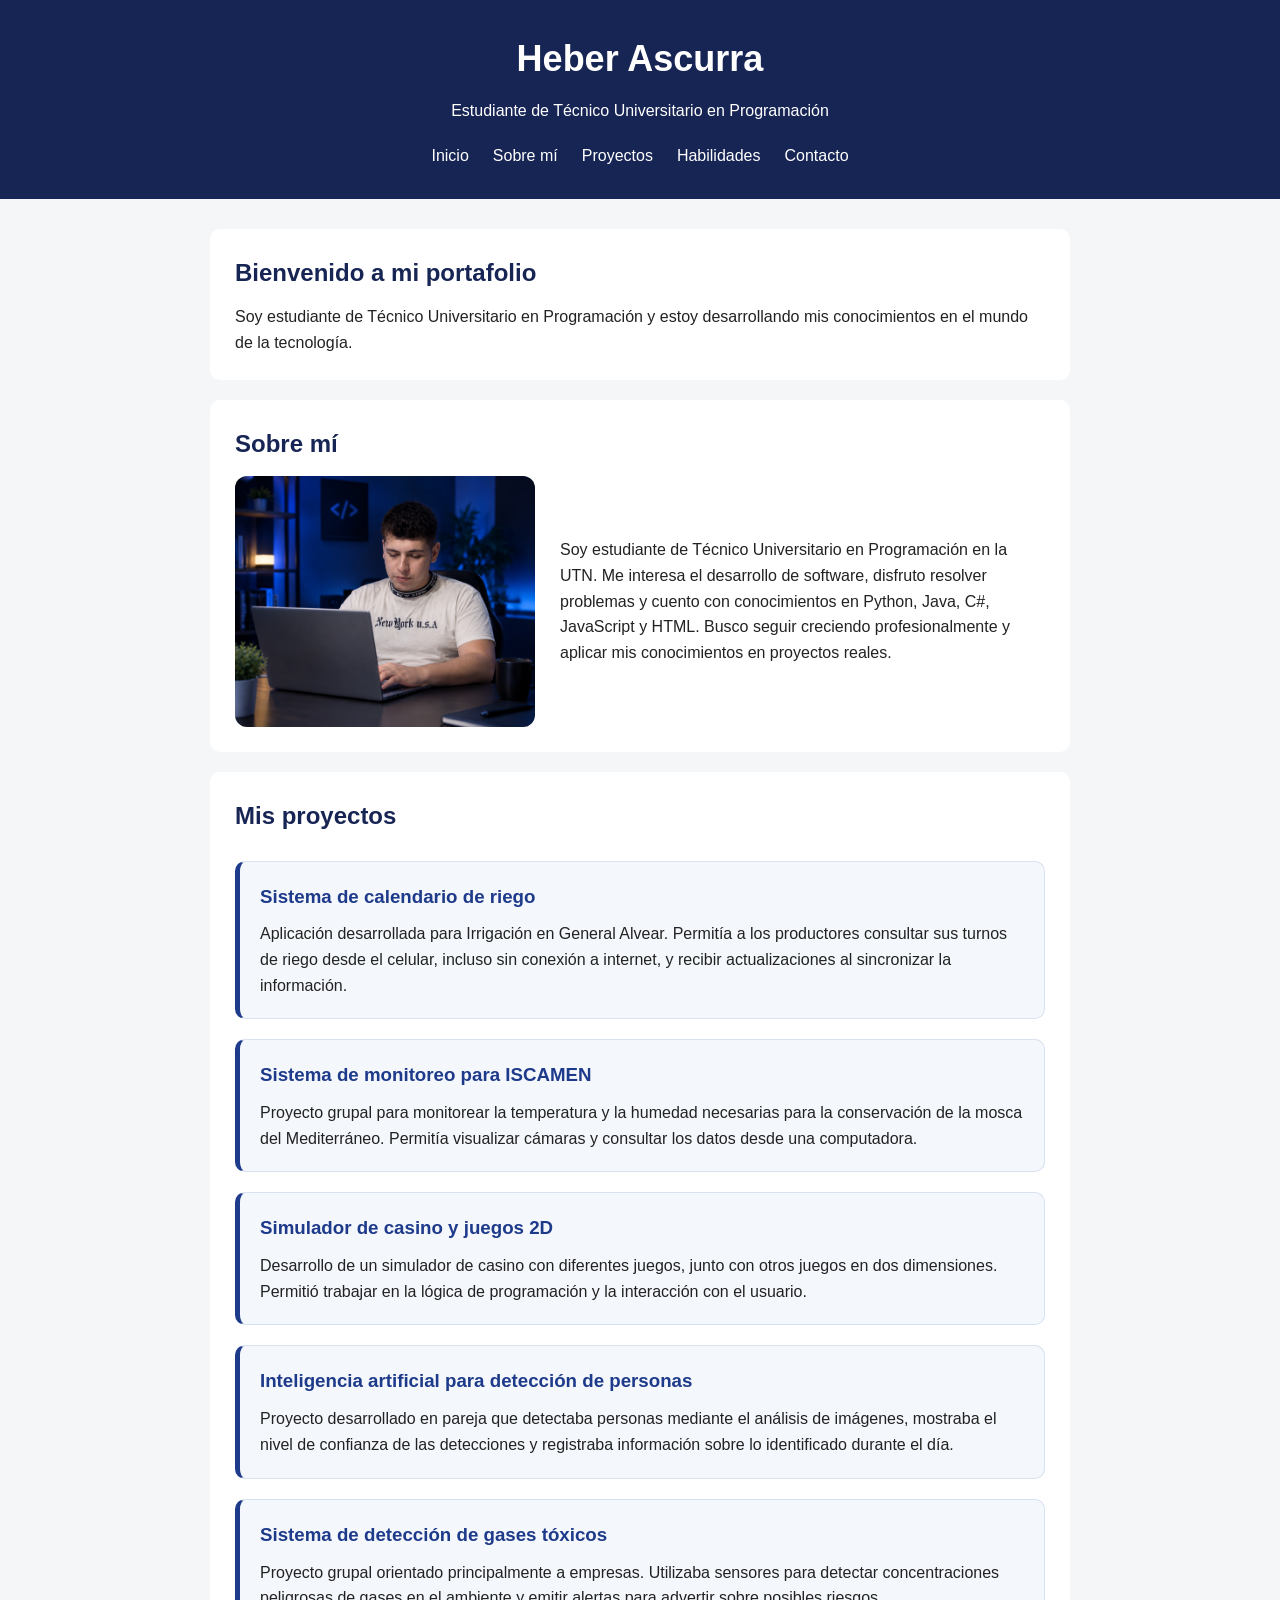
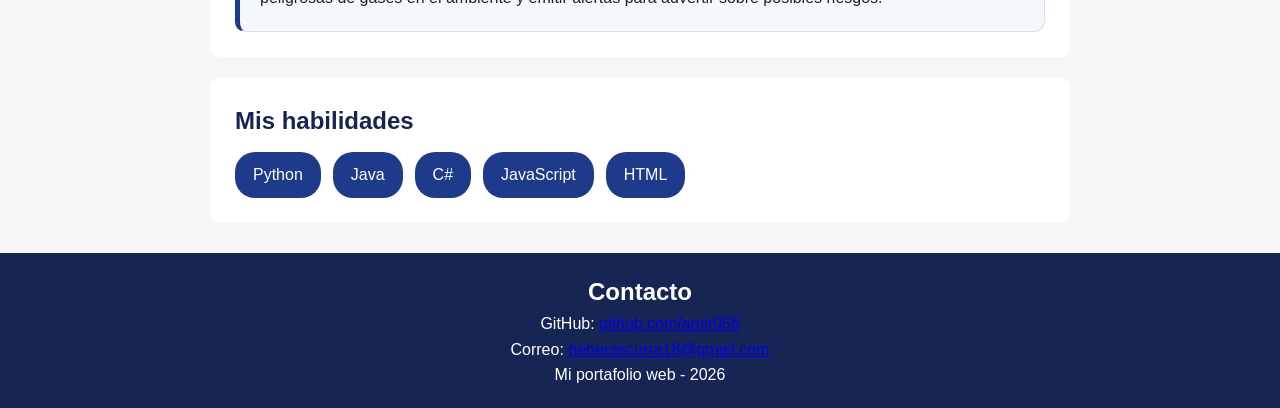
==== index.html @ ee5965c8 "Agrego archivos del portafolio a la raiz" ====
<!DOCTYPE html>
<html lang="es">
<head>
    <meta charset="UTF-8">
    <meta name="viewport" content="width=device-width, initial-scale=1.0">
    <title>Mi portafolio</title>

    <meta name="description" content="Portafolio de Heber Ascurra, estudiante de Técnico Universitario en Programación. Proyectos y conocimientos de desarrollo de software.">
    <meta name="keywords" content="portafolio, programación, Java, Python, JavaScript, desarrollo de software">

    <link rel="stylesheet" href="style.css">
</head>

<body>

<header>
    <h1>Heber Ascurra</h1>

    <p>Estudiante de Técnico Universitario en Programación</p>

   <nav>
    <ul>
        <li><a href="#inicio">Inicio</a></li>
        <li><a href="#sobre-mi">Sobre mí</a></li>
        <li><a href="#proyectos">Proyectos</a></li>
        <li><a href="#habilidades">Habilidades</a></li>
        <li><a href="#contacto">Contacto</a></li>
    </ul>
</nav>
</header>
 
<main>
    <section id="inicio">
        <h2>Bienvenido a mi portafolio</h2>
        <p>Soy estudiante de Técnico Universitario en Programación y estoy desarrollando mis conocimientos en el mundo de la tecnología.</p>
    </section>

 
<section id="sobre-mi">
    <h2>Sobre mí</h2>

    <div class="sobre-mi-contenido">
        <img src="./heber-programando.png.png" alt="imagen de pagina web">

        <p>
            Soy estudiante de Técnico Universitario en Programación en la UTN.
            Me interesa el desarrollo de software, disfruto resolver problemas
            y cuento con conocimientos en Python, Java, C#, JavaScript y HTML.
            Busco seguir creciendo profesionalmente y aplicar mis conocimientos
            en proyectos reales.
        </p>
    </div>
</section>

<section id="proyectos">
    <h2>Mis proyectos</h2>

    <div class="proyecto">
        <h3>Sistema de calendario de riego</h3>
        <p>
            Aplicación desarrollada para Irrigación en General Alvear.
            Permitía a los productores consultar sus turnos de riego
            desde el celular, incluso sin conexión a internet, y recibir
            actualizaciones al sincronizar la información.
        </p>
    </div>

    <div class="proyecto">
        <h3>Sistema de monitoreo para ISCAMEN</h3>
        <p>
            Proyecto grupal para monitorear la temperatura y la humedad
            necesarias para la conservación de la mosca del Mediterráneo.
            Permitía visualizar cámaras y consultar los datos desde una
            computadora.
        </p>
    </div>

    <div class="proyecto">
        <h3>Simulador de casino y juegos 2D</h3>
        <p>
            Desarrollo de un simulador de casino con diferentes juegos,
            junto con otros juegos en dos dimensiones. Permitió trabajar
            en la lógica de programación y la interacción con el usuario.
        </p>
    </div>

    <div class="proyecto">
        <h3>Inteligencia artificial para detección de personas</h3>
        <p>
            Proyecto desarrollado en pareja que detectaba personas
            mediante el análisis de imágenes, mostraba el nivel de
            confianza de las detecciones y registraba información
            sobre lo identificado durante el día.
        </p>
    </div>

    <div class="proyecto">
        <h3>Sistema de detección de gases tóxicos</h3>
        <p>
            Proyecto grupal orientado principalmente a empresas.
            Utilizaba sensores para detectar concentraciones peligrosas
            de gases en el ambiente y emitir alertas para advertir
            sobre posibles riesgos.
        </p>
    </div>
</section>


    <section id="habilidades">
        <h2>Mis habilidades</h2>
        <ul>
            <li>Python</li>
            <li>Java</li>
            <li>C#</li>
            <li>JavaScript</li>
            <li>HTML</li>
        </ul>
    </section>
</main>
 
<footer id="contacto">
    <h2>Contacto</h2>

    <p>
        GitHub:
        <a href="https://github.com/amir056" target="_blank" rel="noopener noreferrer">
            github.com/amir056
        </a>
    </p>

    <p>
        Correo:
        <a href="mailto:heberascurra18@gmail.com">
            heberascurra18@gmail.com
        </a>
    </p>

    <p>Mi portafolio web - 2026</p>
</footer>


</body>
</html>
---- style.css ----
/* Configuración general */
* {
    margin: 0;
    padding: 0;
    box-sizing: border-box;
}

html {
    scroll-behavior: smooth;
}

body {
    font-family: Arial, sans-serif;
    background-color: #f4f6f8;
    color: #222;
    line-height: 1.6;
}

/* Encabezado */
header {
    background-color: #172554;
    color: white;
    text-align: center;
    padding: 30px 20px;
}

header h1 {
    font-size: 36px;
    margin-bottom: 10px;
}

header p {
    margin-bottom: 20px;
}

/* Menú de navegación */
nav ul {
    list-style: none;
    display: flex;
    justify-content: center;
    flex-wrap: wrap;
    gap: 24px;
    padding: 0;
}

nav a {
    color: white;
    text-decoration: none;
    transition: color 0.3s;
}

nav a:hover {
    color: #93c5fd;
}

/* Contenido principal */
main {
    max-width: 900px;
    margin: 30px auto;
    padding: 0 20px;
}

section {
    background-color: white;
    margin-bottom: 20px;
    padding: 25px;
    border-radius: 10px;
}

section h2 {
    color: #172554;
    margin-bottom: 12px;
}

/* Lista de habilidades */
#habilidades ul {
    padding-left: 25px;
}

/* Pie de página */
footer {
    background-color: #172554;
    color: white;
    text-align: center;
    padding: 20px;
}

/* Adaptación para celulares */
@media (max-width: 600px) {
    header {
        padding: 25px 15px;
    }

    header h1 {
        font-size: 28px;
    }

    nav ul {
        gap: 12px 18px;
    }

    main {
        margin: 20px auto;
        padding: 0 12px;
    }

    section {
        padding: 20px;
    }
}

/* Presentación con imagen */
.sobre-mi-contenido {
    display: flex;
    align-items: center;
    gap: 25px;
}

.sobre-mi-contenido img {
    width: 40%;
    max-width: 300px;
    height: auto;
    border-radius: 12px;
    object-fit: cover;
}

.sobre-mi-contenido p {
    flex: 1;
}

/* Adaptación para celulares */
@media (max-width: 600px) {
    .sobre-mi-contenido {
        flex-direction: column;
    }

    .sobre-mi-contenido img {
        width: 100%;
        max-width: 100%;
    }
}

/* Tarjetas de proyectos */
#proyectos {
    display: flex;
    flex-direction: column;
    gap: 20px;
}

#proyectos > h2 {
    margin-bottom: 5px;
}

.proyecto {
    background-color: #f4f7fb;
    border: 1px solid #d9e2f0;
    border-left: 5px solid #1e3a8a;
    border-radius: 10px;
    padding: 20px;
    transition: transform 0.2s, box-shadow 0.2s;
}

.proyecto:hover {
    transform: translateY(-3px);
    box-shadow: 0 5px 15px rgba(0, 0, 0, 0.10);
}

.proyecto h3 {
    color: #1e3a8a;
    margin-top: 0;
    margin-bottom: 10px;
}

.proyecto p {
    line-height: 1.6;
    margin-bottom: 0;
}

/* Habilidades */
#habilidades ul {
    display: flex;
    flex-wrap: wrap;
    gap: 12px;
    padding: 0;
    list-style: none;
}

#habilidades li {
    background-color: #1e3a8a;
    color: white;
    padding: 10px 18px;
    border-radius: 20px;
    font-weight: 500;
    transition: transform 0.2s, background-color 0.2s;
}

#habilidades li:hover {
    background-color: #2563eb;
    transform: translateY(-3px);
}

/* Adaptación para celulares */
@media (max-width: 600px) {
    header {
        padding: 20px 12px;
    }

    nav ul {
        flex-wrap: wrap;
        justify-content: center;
        gap: 10px;
        padding: 0;
    }

    nav a {
        font-size: 14px;
    }

    main {
        padding: 15px;
    }

    section {
        padding: 18px;
    }

    .sobre-mi-contenido {
        flex-direction: column;
    }

    .sobre-mi-contenido img {
        width: 100%;
        max-width: 300px;
    }

    .proyecto {
        padding: 15px;
    }
}
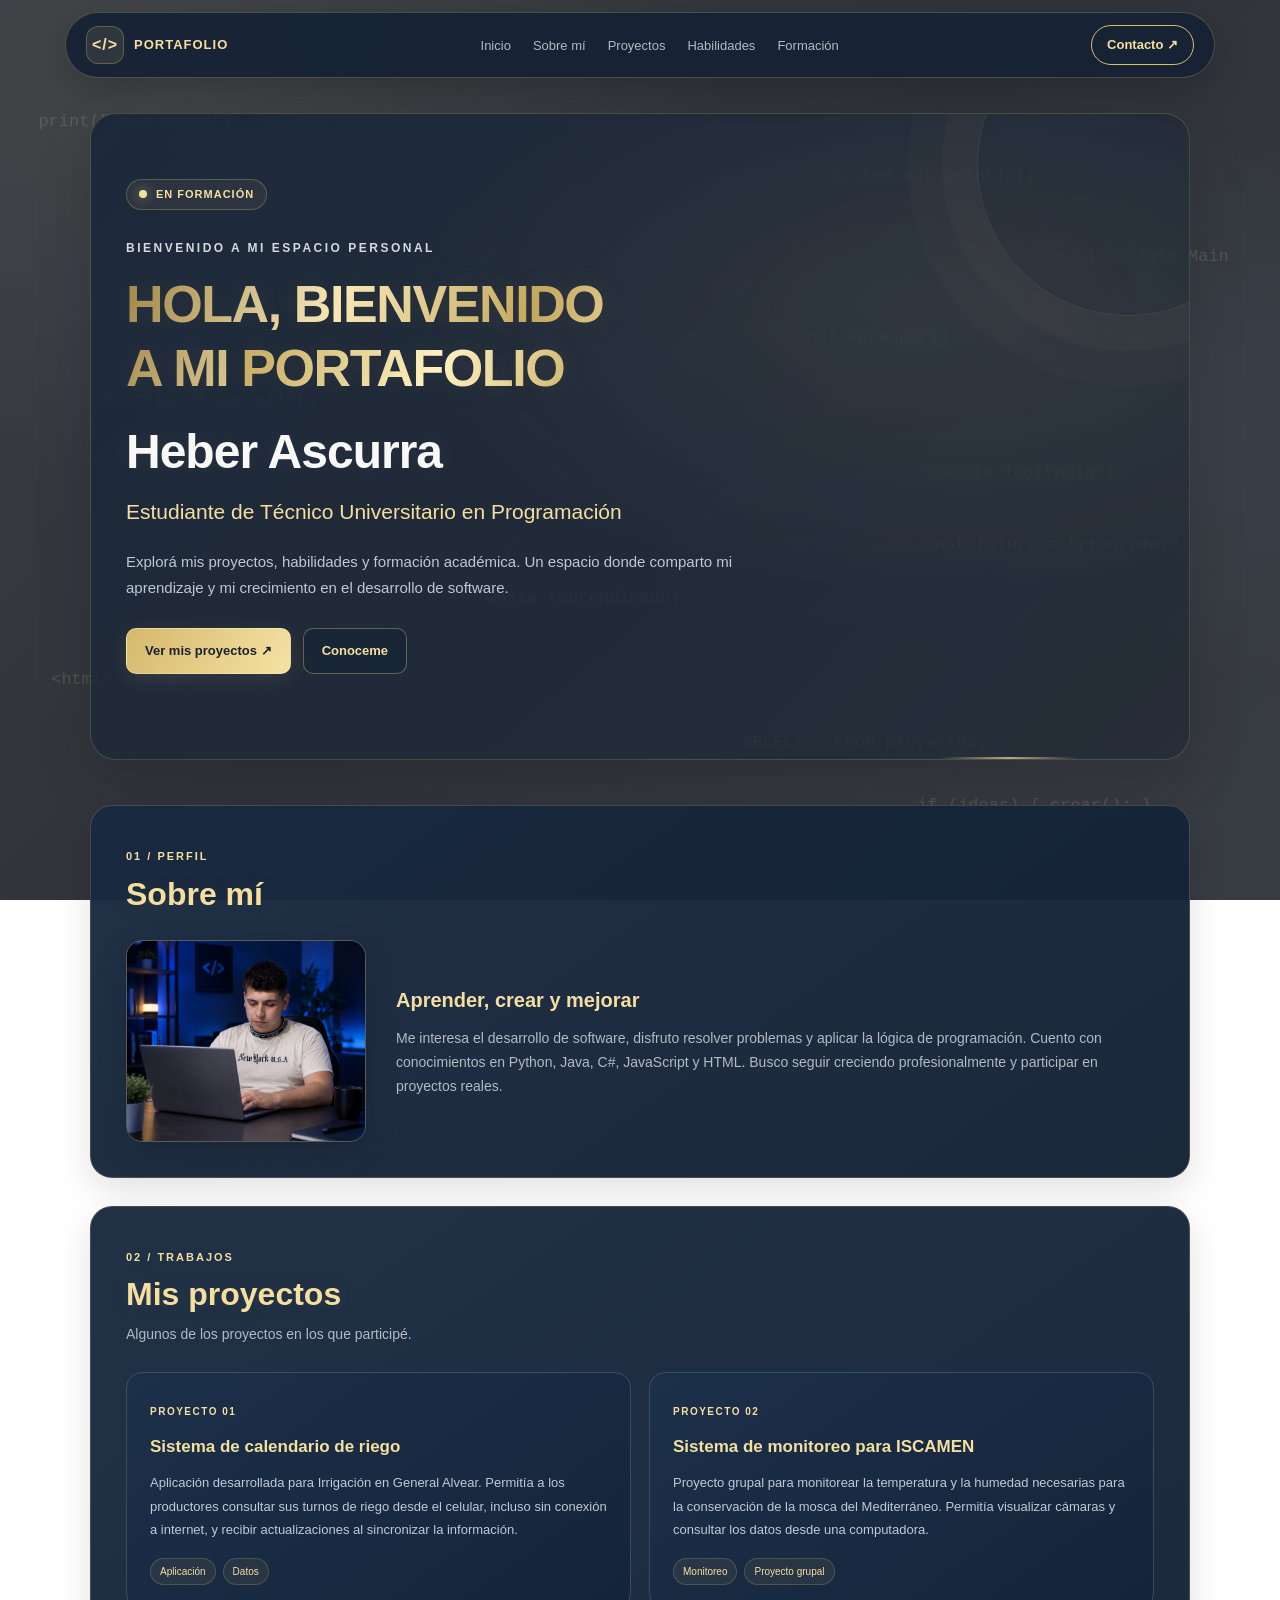
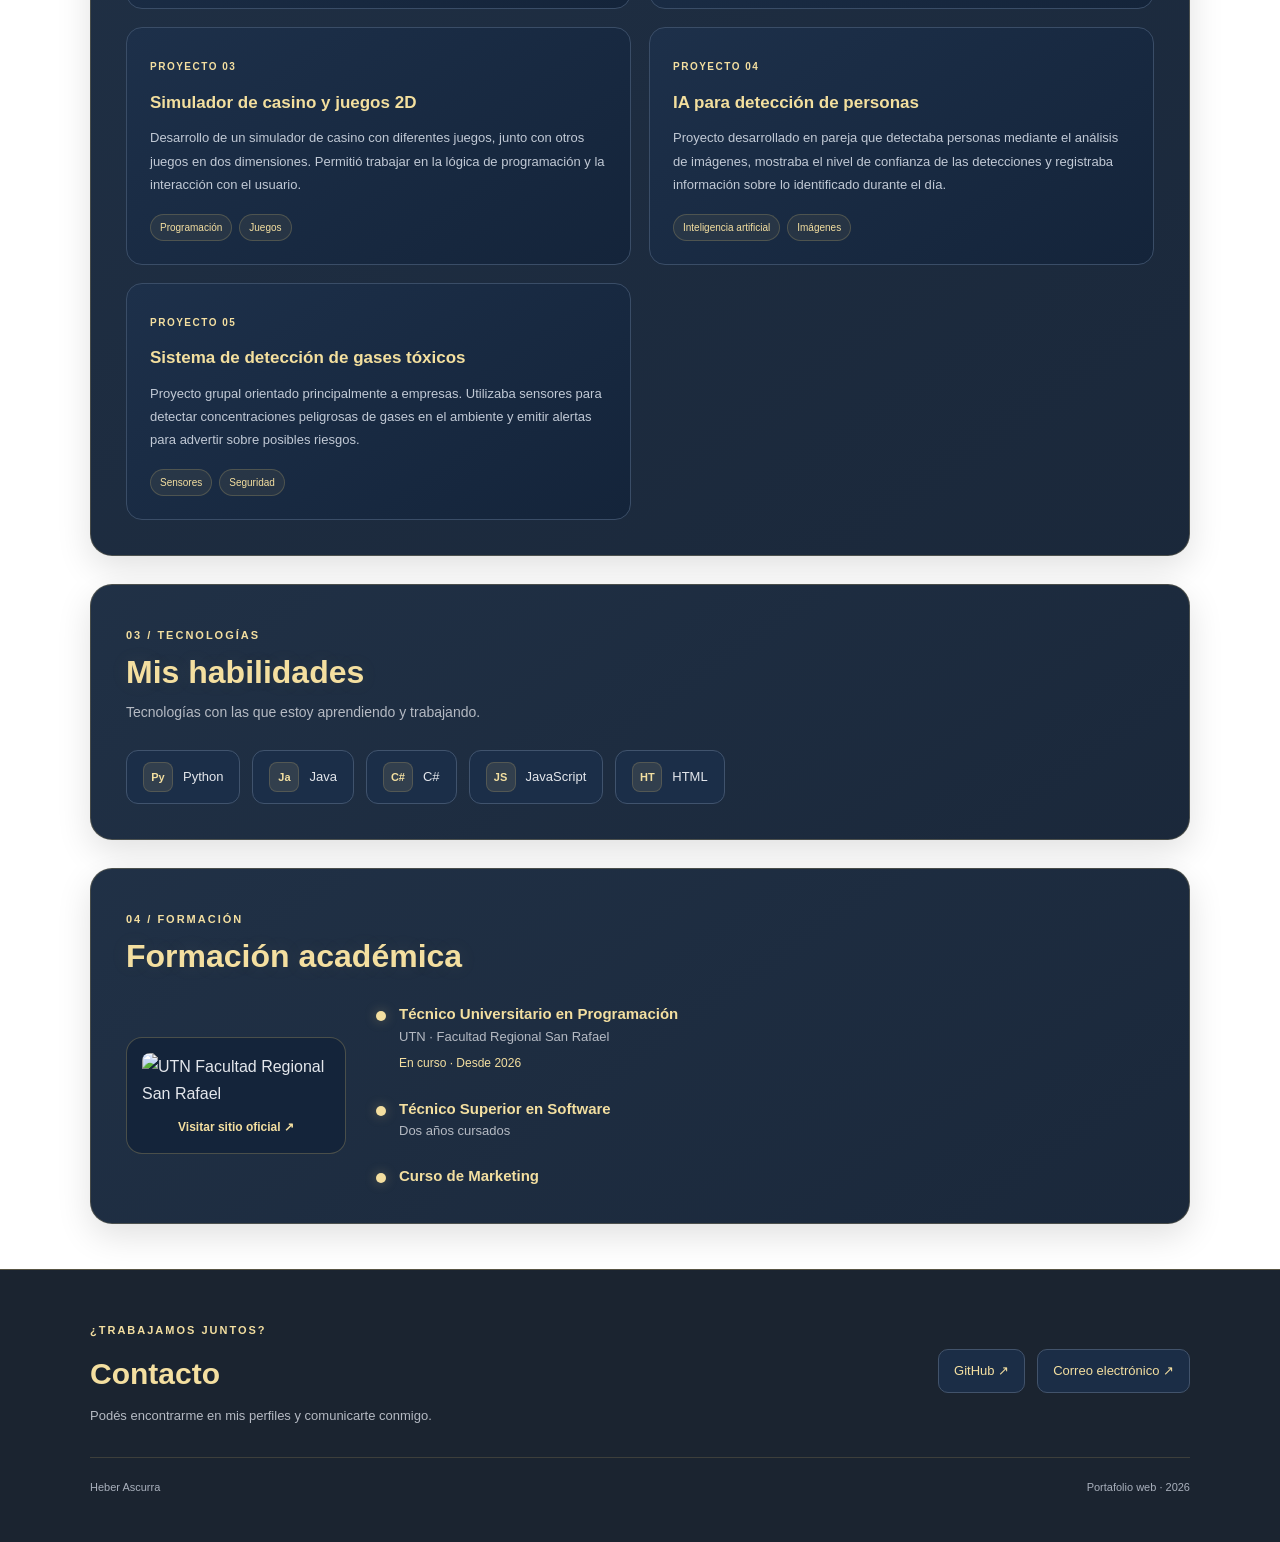
==== commit eff72721: "Actualizacion diseño del portafolio" ====
--- a/index.html
+++ b/index.html
@@ -3,141 +3,304 @@
 <head>
     <meta charset="UTF-8">
     <meta name="viewport" content="width=device-width, initial-scale=1.0">
-    <title>Mi portafolio</title>
-
-    <meta name="description" content="Portafolio de Heber Ascurra, estudiante de Técnico Universitario en Programación. Proyectos y conocimientos de desarrollo de software.">
-    <meta name="keywords" content="portafolio, programación, Java, Python, JavaScript, desarrollo de software">
+
+    <title>Heber Ascurra | Portafolio</title>
+    <meta name="author" content="Heber Ascurra">
+    <meta name="description" content="Portafolio de Heber Ascurra. Conocé sus proyectos, habilidades y formación en programación.">
+    <meta name="keywords" content="Heber Ascurra, programación, Java, Python, JavaScript, C#, HTML, CSS, desarrollo de software">
 
     <link rel="stylesheet" href="style.css">
 </head>
 
 <body>
 
-<header>
-    <h1>Heber Ascurra</h1>
-
-    <p>Estudiante de Técnico Universitario en Programación</p>
-
-   <nav>
-    <ul>
-        <li><a href="#inicio">Inicio</a></li>
-        <li><a href="#sobre-mi">Sobre mí</a></li>
-        <li><a href="#proyectos">Proyectos</a></li>
-        <li><a href="#habilidades">Habilidades</a></li>
-        <li><a href="#contacto">Contacto</a></li>
-    </ul>
-</nav>
-</header>
- 
-<main>
-    <section id="inicio">
-        <h2>Bienvenido a mi portafolio</h2>
-        <p>Soy estudiante de Técnico Universitario en Programación y estoy desarrollando mis conocimientos en el mundo de la tecnología.</p>
-    </section>
-
- 
-<section id="sobre-mi">
-    <h2>Sobre mí</h2>
-
-    <div class="sobre-mi-contenido">
-        <img src="./heber-programando.png.png" alt="imagen de pagina web">
-
-        <p>
-            Soy estudiante de Técnico Universitario en Programación en la UTN.
-            Me interesa el desarrollo de software, disfruto resolver problemas
-            y cuento con conocimientos en Python, Java, C#, JavaScript y HTML.
-            Busco seguir creciendo profesionalmente y aplicar mis conocimientos
-            en proyectos reales.
-        </p>
+    <!-- Códigos decorativos del fondo -->
+    <div class="fondo-codigos" aria-hidden="true">
+        <span class="codigo-flotante codigo-1">print("Hola mundo")</span>
+        <span class="codigo-flotante codigo-2">public class Main</span>
+        <span class="codigo-flotante codigo-3">function desarrollo()</span>
+        <span class="codigo-flotante codigo-4">const futuro = "programar";</span>
+        <span class="codigo-flotante codigo-5">&lt;html&gt; &lt;/html&gt;</span>
+        <span class="codigo-flotante codigo-6">if (ideas) { crear(); }</span>
+        <span class="codigo-flotante codigo-7">System.out.println()</span>
+        <span class="codigo-flotante codigo-8">def aprender():</span>
+        <span class="codigo-flotante codigo-9">while (aprendiendo)</span>
+        <span class="codigo-flotante codigo-10">SELECT * FROM proyectos;</span>
+        <span class="codigo-flotante codigo-11">let objetivo = "crecer";</span>
+        <span class="codigo-flotante codigo-12">console.log("Hola");</span>
     </div>
-</section>
-
-<section id="proyectos">
-    <h2>Mis proyectos</h2>
-
-    <div class="proyecto">
-        <h3>Sistema de calendario de riego</h3>
-        <p>
-            Aplicación desarrollada para Irrigación en General Alvear.
-            Permitía a los productores consultar sus turnos de riego
-            desde el celular, incluso sin conexión a internet, y recibir
-            actualizaciones al sincronizar la información.
-        </p>
-    </div>
-
-    <div class="proyecto">
-        <h3>Sistema de monitoreo para ISCAMEN</h3>
-        <p>
-            Proyecto grupal para monitorear la temperatura y la humedad
-            necesarias para la conservación de la mosca del Mediterráneo.
-            Permitía visualizar cámaras y consultar los datos desde una
-            computadora.
-        </p>
-    </div>
-
-    <div class="proyecto">
-        <h3>Simulador de casino y juegos 2D</h3>
-        <p>
-            Desarrollo de un simulador de casino con diferentes juegos,
-            junto con otros juegos en dos dimensiones. Permitió trabajar
-            en la lógica de programación y la interacción con el usuario.
-        </p>
-    </div>
-
-    <div class="proyecto">
-        <h3>Inteligencia artificial para detección de personas</h3>
-        <p>
-            Proyecto desarrollado en pareja que detectaba personas
-            mediante el análisis de imágenes, mostraba el nivel de
-            confianza de las detecciones y registraba información
-            sobre lo identificado durante el día.
-        </p>
-    </div>
-
-    <div class="proyecto">
-        <h3>Sistema de detección de gases tóxicos</h3>
-        <p>
-            Proyecto grupal orientado principalmente a empresas.
-            Utilizaba sensores para detectar concentraciones peligrosas
-            de gases en el ambiente y emitir alertas para advertir
-            sobre posibles riesgos.
-        </p>
-    </div>
-</section>
-
-
-    <section id="habilidades">
-        <h2>Mis habilidades</h2>
-        <ul>
-            <li>Python</li>
-            <li>Java</li>
-            <li>C#</li>
-            <li>JavaScript</li>
-            <li>HTML</li>
-        </ul>
-    </section>
-</main>
- 
-<footer id="contacto">
-    <h2>Contacto</h2>
-
-    <p>
-        GitHub:
-        <a href="https://github.com/amir056" target="_blank" rel="noopener noreferrer">
-            github.com/amir056
+
+    <header class="header">
+        <a class="logo" href="#inicio">
+            <span class="logo-icon">&lt;/&gt;</span>
+            <span>PORTAFOLIO</span>
         </a>
-    </p>
-
-    <p>
-        Correo:
-        <a href="mailto:heberascurra18@gmail.com">
-            heberascurra18@gmail.com
-        </a>
-    </p>
-
-    <p>Mi portafolio web - 2026</p>
-</footer>
-
+
+        <nav aria-label="Navegación principal">
+            <ul>
+                <li><a href="#inicio">Inicio</a></li>
+                <li><a href="#sobre-mi">Sobre mí</a></li>
+                <li><a href="#proyectos">Proyectos</a></li>
+                <li><a href="#habilidades">Habilidades</a></li>
+                <li><a href="#estudios">Formación</a></li>
+            </ul>
+        </nav>
+
+        <a class="contacto-boton" href="#contacto">Contacto ↗</a>
+    </header>
+
+    <main>
+        <!-- Presentación -->
+        <section id="inicio" class="hero">
+            <div class="hero-texto">
+                <span class="estado">
+                    <span class="punto"></span>
+                    EN FORMACIÓN
+                </span>
+
+                <p class="saludo">BIENVENIDO A MI ESPACIO PERSONAL</p>
+
+                <h1 class="titulo-bienvenida">
+                    HOLA, BIENVENIDO<br>
+                    A MI <span class="texto-circuito">PORTAFOLIO</span>
+                </h1>
+
+                <h2 class="nombre">Heber Ascurra</h2>
+
+                <h3 class="titulo-profesional">
+                    Estudiante de Técnico Universitario en Programación
+                </h3>
+
+                <p class="descripcion-hero">
+                    Explorá mis proyectos, habilidades y formación académica.
+                    Un espacio donde comparto mi aprendizaje y mi crecimiento
+                    en el desarrollo de software.
+                </p>
+
+                <div class="hero-botones">
+                    <a class="boton-principal" href="#proyectos">
+                        Ver mis proyectos ↗
+                    </a>
+                    <a class="boton-secundario" href="#sobre-mi">
+                        Conoceme
+                    </a>
+                </div>
+            </div>
+        </section>
+
+        <!-- Sobre mí -->
+        <section id="sobre-mi" class="seccion">
+            <div class="titulo-seccion">
+                <span>01 / PERFIL</span>
+                <h2>Sobre mí</h2>
+            </div>
+
+            <div class="sobre-mi-contenido">
+                <img
+                    src="./heber-programando.png.png"
+                    alt="Heber programando"
+                    loading="lazy"
+                >
+
+                <div class="sobre-mi-texto">
+                    <h3>Aprender, crear y mejorar</h3>
+                    <p>
+                        Me interesa el desarrollo de software, disfruto resolver
+                        problemas y aplicar la lógica de programación. Cuento
+                        con conocimientos en Python, Java, C#, JavaScript y HTML.
+                        Busco seguir creciendo profesionalmente y participar
+                        en proyectos reales.
+                    </p>
+                </div>
+            </div>
+        </section>
+
+        <!-- Proyectos -->
+        <section id="proyectos" class="seccion">
+            <div class="titulo-seccion">
+                <span>02 / TRABAJOS</span>
+                <h2>Mis proyectos</h2>
+                <p>Algunos de los proyectos en los que participé.</p>
+            </div>
+
+            <div class="proyectos-grid">
+                <article class="proyecto">
+                    <span class="proyecto-numero">PROYECTO 01</span>
+                    <h3>Sistema de calendario de riego</h3>
+                    <p>
+                        Aplicación desarrollada para Irrigación en General Alvear.
+                        Permitía a los productores consultar sus turnos de riego
+                        desde el celular, incluso sin conexión a internet, y recibir
+                        actualizaciones al sincronizar la información.
+                    </p>
+                    <div class="etiquetas">
+                        <span>Aplicación</span>
+                        <span>Datos</span>
+                    </div>
+                </article>
+
+                <article class="proyecto">
+                    <span class="proyecto-numero">PROYECTO 02</span>
+                    <h3>Sistema de monitoreo para ISCAMEN</h3>
+                    <p>
+                        Proyecto grupal para monitorear la temperatura y la humedad
+                        necesarias para la conservación de la mosca del Mediterráneo.
+                        Permitía visualizar cámaras y consultar los datos desde una
+                        computadora.
+                    </p>
+                    <div class="etiquetas">
+                        <span>Monitoreo</span>
+                        <span>Proyecto grupal</span>
+                    </div>
+                </article>
+
+                <article class="proyecto">
+                    <span class="proyecto-numero">PROYECTO 03</span>
+                    <h3>Simulador de casino y juegos 2D</h3>
+                    <p>
+                        Desarrollo de un simulador de casino con diferentes juegos,
+                        junto con otros juegos en dos dimensiones. Permitió trabajar
+                        en la lógica de programación y la interacción con el usuario.
+                    </p>
+                    <div class="etiquetas">
+                        <span>Programación</span>
+                        <span>Juegos</span>
+                    </div>
+                </article>
+
+                <article class="proyecto">
+                    <span class="proyecto-numero">PROYECTO 04</span>
+                    <h3>IA para detección de personas</h3>
+                    <p>
+                        Proyecto desarrollado en pareja que detectaba personas
+                        mediante el análisis de imágenes, mostraba el nivel de
+                        confianza de las detecciones y registraba información
+                        sobre lo identificado durante el día.
+                    </p>
+                    <div class="etiquetas">
+                        <span>Inteligencia artificial</span>
+                        <span>Imágenes</span>
+                    </div>
+                </article>
+
+                <article class="proyecto">
+                    <span class="proyecto-numero">PROYECTO 05</span>
+                    <h3>Sistema de detección de gases tóxicos</h3>
+                    <p>
+                        Proyecto grupal orientado principalmente a empresas.
+                        Utilizaba sensores para detectar concentraciones peligrosas
+                        de gases en el ambiente y emitir alertas para advertir
+                        sobre posibles riesgos.
+                    </p>
+                    <div class="etiquetas">
+                        <span>Sensores</span>
+                        <span>Seguridad</span>
+                    </div>
+                </article>
+            </div>
+        </section>
+
+        <!-- Habilidades -->
+        <section id="habilidades" class="seccion">
+            <div class="titulo-seccion">
+                <span>03 / TECNOLOGÍAS</span>
+                <h2>Mis habilidades</h2>
+                <p>Tecnologías con las que estoy aprendiendo y trabajando.</p>
+            </div>
+
+            <ul class="habilidades-lista">
+                <li><span>Py</span> Python</li>
+                <li><span>Ja</span> Java</li>
+                <li><span>C#</span> C#</li>
+                <li><span>JS</span> JavaScript</li>
+                <li><span>HT</span> HTML</li>
+            </ul>
+        </section>
+
+        <!-- Formación académica -->
+        <section id="estudios" class="seccion">
+            <div class="titulo-seccion">
+                <span>04 / FORMACIÓN</span>
+                <h2>Formación académica</h2>
+            </div>
+
+            <div class="estudios-contenido">
+                <a
+                    class="estudios-imagen"
+                    href="https://www.frsr.utn.edu.ar/"
+                    target="_blank"
+                    rel="noopener noreferrer"
+                >
+                    <img
+                        src="utn.jpg"
+                        alt="UTN Facultad Regional San Rafael"
+                        loading="lazy"
+                    >
+                    <span>Visitar sitio oficial ↗</span>
+                </a>
+
+                <div class="estudios-lista">
+                    <article class="estudio">
+                        <span class="estudio-punto"></span>
+                        <div>
+                            <h3>Técnico Universitario en Programación</h3>
+                            <p>UTN · Facultad Regional San Rafael</p>
+                            <span class="estudio-fecha">En curso · Desde 2026</span>
+                        </div>
+                    </article>
+
+                    <article class="estudio">
+                        <span class="estudio-punto"></span>
+                        <div>
+                            <h3>Técnico Superior en Software</h3>
+                            <p>Dos años cursados</p>
+                        </div>
+                    </article>
+
+                    <article class="estudio">
+                        <span class="estudio-punto"></span>
+                        <div>
+                            <h3>Curso de Marketing</h3>
+                        </div>
+                    </article>
+                </div>
+            </div>
+        </section>
+    </main>
+
+    <!-- Contacto -->
+    <footer id="contacto">
+        <div class="footer-contenido">
+            <div>
+                <span class="footer-etiqueta">¿TRABAJAMOS JUNTOS?</span>
+                <h2>Contacto</h2>
+                <p>Podés encontrarme en mis perfiles y comunicarte conmigo.</p>
+            </div>
+
+            <div class="footer-enlaces">
+                <a
+                    href="https://github.com/amir056"
+                    target="_blank"
+                    rel="noopener noreferrer"
+                >
+                    GitHub ↗
+                </a>
+
+                <a
+                    href="https://mail.google.com/mail/?view=cm&amp;fs=1&amp;to=heberascurra18@gmail.com"
+                    target="_blank"
+                    rel="noopener noreferrer"
+                >
+                    Correo electrónico ↗
+                </a>
+            </div>
+        </div>
+
+        <div class="footer-final">
+            <span>Heber Ascurra</span>
+            <span>Portafolio web · 2026</span>
+        </div>
+    </footer>
 
 </body>
-</html>
+</html>
--- a/style.css
+++ b/style.css
@@ -1,4 +1,22 @@
-/* Configuración general */
+/* =========================================
+   PALETA PLATINO Y AZUL
+========================================= */
+:root {
+    --body-bg-color: #34383e;
+    --text-color: #e4e7ec;
+    --colorh1-color: #f0d995;
+    --card-bg-color: #17263c;
+    --card-hover-color: #203550;
+    --accent-color: #d8bd72;
+    --accent-light: #f4dfa0;
+    --text-muted: #b5bac3;
+    --border-color: #40516a;
+    --gold-shadow: rgba(232, 202, 125, 0.24);
+}
+
+/* =========================================
+   CONFIGURACIÓN GENERAL
+========================================= */
 * {
     margin: 0;
     padding: 0;
@@ -7,233 +25,1080 @@
 
 html {
     scroll-behavior: smooth;
+    scroll-padding-top: 100px;
 }
 
 body {
-    font-family: Arial, sans-serif;
-    background-color: #f4f6f8;
-    color: #222;
-    line-height: 1.6;
-}
-
-/* Encabezado */
-header {
-    background-color: #172554;
-    color: white;
-    text-align: center;
-    padding: 30px 20px;
-}
-
-header h1 {
-    font-size: 36px;
+    position: relative;
+    min-height: 100vh;
+    overflow-x: hidden;
+    font-family: "Segoe UI", Tahoma, Geneva, Verdana, sans-serif;
+    background:
+        radial-gradient(ellipse at 15% 10%, rgba(215, 194, 139, 0.07), transparent 35%),
+        radial-gradient(ellipse at 85% 45%, rgba(119, 145, 177, 0.10), transparent 40%),
+        linear-gradient(135deg, #3a3e44 0%, #30343a 48%, #383c43 100%);
+    background-attachment: fixed;
+    color: var(--text-color);
+    line-height: 1.7;
+}
+
+a {
+    color: inherit;
+}
+
+img {
+    display: block;
+    max-width: 100%;
+}
+
+main {
+    position: relative;
+    z-index: 1;
+    width: min(1100px, 92%);
+    margin: 0 auto;
+}
+
+section {
+    scroll-margin-top: 100px;
+}
+
+/* =========================================
+   CÓDIGOS FLOTANTES DEL FONDO
+========================================= */
+.fondo-codigos {
+    position: fixed;
+    inset: 0;
+    z-index: 0;
+    overflow: hidden;
+    pointer-events: none;
+    user-select: none;
+}
+
+.codigo-flotante {
+    position: absolute;
+    display: block;
+    color: rgba(238, 218, 165, 0.16);
+    font-family: Consolas, "Courier New", monospace;
+    font-size: clamp(12px, 1.4vw, 17px);
+    white-space: nowrap;
+    text-shadow: 0 0 12px rgba(226, 199, 125, 0.08);
+    animation: codigo-flotar 18s ease-in-out infinite alternate;
+}
+
+.codigo-1 {
+    top: 12%;
+    left: 3%;
+    animation-duration: 21s;
+}
+
+.codigo-2 {
+    top: 27%;
+    right: 4%;
+    animation-duration: 17s;
+    animation-delay: -5s;
+}
+
+.codigo-3 {
+    top: 43%;
+    left: 8%;
+    animation-duration: 23s;
+    animation-delay: -9s;
+}
+
+.codigo-4 {
+    top: 59%;
+    right: 7%;
+    animation-duration: 19s;
+    animation-delay: -3s;
+}
+
+.codigo-5 {
+    top: 74%;
+    left: 4%;
+    animation-duration: 22s;
+    animation-delay: -7s;
+}
+
+.codigo-6 {
+    top: 88%;
+    right: 10%;
+    animation-duration: 20s;
+    animation-delay: -11s;
+}
+
+.codigo-7 {
+    top: 18%;
+    left: 65%;
+    animation-duration: 24s;
+    animation-delay: -13s;
+}
+
+.codigo-8 {
+    top: 36%;
+    right: 25%;
+    animation-duration: 18s;
+    animation-delay: -6s;
+}
+
+.codigo-9 {
+    top: 65%;
+    left: 38%;
+    animation-duration: 25s;
+    animation-delay: -8s;
+}
+
+.codigo-10 {
+    top: 81%;
+    left: 58%;
+    animation-duration: 21s;
+    animation-delay: -4s;
+}
+
+.codigo-11 {
+    top: 5%;
+    right: 24%;
+    animation-duration: 19s;
+    animation-delay: -10s;
+}
+
+.codigo-12 {
+    top: 51%;
+    left: 72%;
+    animation-duration: 23s;
+    animation-delay: -2s;
+}
+
+@keyframes codigo-flotar {
+    0% {
+        transform: translate3d(0, 0, 0) rotate(-2deg);
+        opacity: 0.35;
+    }
+
+    50% {
+        opacity: 0.85;
+    }
+
+    100% {
+        transform: translate3d(22px, -28px, 0) rotate(2deg);
+        opacity: 0.5;
+    }
+}
+
+/* =========================================
+   ENCABEZADO Y NAVEGACIÓN
+========================================= */
+.header {
+    position: sticky;
+    top: 12px;
+    z-index: 100;
+    width: min(1150px, 94%);
+    margin: 12px auto 35px;
+    padding: 12px 20px;
+    display: flex;
+    align-items: center;
+    justify-content: space-between;
+    gap: 20px;
+    background: rgba(22, 35, 53, 0.94);
+    border: 1px solid rgba(216, 189, 114, 0.28);
+    border-radius: 50px;
+    box-shadow: 0 10px 35px rgba(0, 0, 0, 0.22);
+    backdrop-filter: blur(14px);
+    animation: aparecer-arriba 0.8s ease both;
+}
+
+.logo {
+    display: flex;
+    align-items: center;
+    gap: 10px;
+    color: var(--accent-light);
+    text-decoration: none;
+    font-size: 13px;
+    font-weight: 800;
+    letter-spacing: 1px;
+    white-space: nowrap;
+}
+
+.logo-icon {
+    display: grid;
+    place-items: center;
+    width: 38px;
+    height: 38px;
+    background: rgba(216, 189, 114, 0.12);
+    color: var(--accent-light);
+    border: 1px solid rgba(216, 189, 114, 0.3);
+    border-radius: 12px;
+    font-size: 16px;
+}
+
+.header nav ul {
+    display: flex;
+    flex-wrap: wrap;
+    justify-content: center;
+    gap: 22px;
+    list-style: none;
+}
+
+.header nav a {
+    position: relative;
+    color: var(--text-muted);
+    font-size: 13px;
+    text-decoration: none;
+    transition: color 0.25s;
+}
+
+.header nav a::after {
+    content: "";
+    position: absolute;
+    left: 0;
+    bottom: -5px;
+    width: 0;
+    height: 1px;
+    background: var(--accent-light);
+    transition: width 0.25s;
+}
+
+.header nav a:hover {
+    color: var(--accent-light);
+}
+
+.header nav a:hover::after {
+    width: 100%;
+}
+
+.contacto-boton {
+    color: var(--accent-light);
+    border: 1px solid var(--accent-color);
+    border-radius: 30px;
+    padding: 8px 15px;
+    font-size: 13px;
+    font-weight: 600;
+    text-decoration: none;
+    white-space: nowrap;
+    transition: background-color 0.25s, color 0.25s, transform 0.25s;
+}
+
+.contacto-boton:hover {
+    background: var(--accent-color);
+    color: #17202b;
+    transform: translateY(-2px);
+}
+
+/* =========================================
+   PRESENTACIÓN PRINCIPAL
+========================================= */
+.hero {
+    position: relative;
+    display: flex;
+    align-items: center;
+    min-height: 490px;
+    padding: 65px 35px 85px;
+    margin-bottom: 45px;
+    overflow: hidden;
+    background:
+        radial-gradient(ellipse at 75% 30%, rgba(220, 193, 123, 0.08), transparent 45%),
+        linear-gradient(140deg, rgba(24, 38, 58, 0.88), rgba(35, 43, 54, 0.78));
+    border: 1px solid rgba(216, 189, 114, 0.22);
+    border-radius: 26px;
+    box-shadow: 0 20px 55px rgba(0, 0, 0, 0.15);
+}
+
+.hero::before {
+    content: "";
+    position: absolute;
+    top: -100px;
+    right: -90px;
+    width: 300px;
+    height: 300px;
+    border: 1px solid rgba(229, 205, 146, 0.10);
+    border-radius: 50%;
+    box-shadow:
+        0 0 0 35px rgba(229, 205, 146, 0.025),
+        0 0 0 70px rgba(229, 205, 146, 0.02);
+    animation: orbitar 22s linear infinite;
+    pointer-events: none;
+}
+
+.hero::after {
+    content: "";
+    position: absolute;
+    right: 10%;
+    bottom: 0;
+    width: 140px;
+    height: 2px;
+    background: linear-gradient(90deg, transparent, var(--accent-light), transparent);
+    opacity: 0.7;
+}
+
+.hero-texto {
+    position: relative;
+    z-index: 1;
+    width: 100%;
+    animation: aparecer-hero 1s ease both;
+}
+
+.estado {
+    display: inline-flex;
+    align-items: center;
+    gap: 9px;
+    padding: 5px 12px;
+    margin-bottom: 28px;
+    color: var(--accent-light);
+    background: rgba(216, 189, 114, 0.08);
+    border: 1px solid rgba(216, 189, 114, 0.3);
+    border-radius: 30px;
+    font-size: 11px;
+    font-weight: 700;
+    letter-spacing: 1px;
+}
+
+.punto {
+    display: inline-block;
+    flex-shrink: 0;
+    width: 8px;
+    height: 8px;
+    background: var(--accent-light);
+    border-radius: 50%;
+    box-shadow: 0 0 12px rgba(244, 223, 160, 0.55);
+    animation: pulso 2s ease-in-out infinite;
+}
+
+.saludo {
+    margin-bottom: 15px;
+    color: #d6d9de;
+    font-size: 12px;
+    font-weight: 700;
+    letter-spacing: 2.5px;
+    animation: aparecer-titulo 1s ease 0.15s both;
+}
+
+/* Título dorado platino */
+.titulo-bienvenida {
+    position: relative;
+    width: fit-content;
+    max-width: 100%;
+    color: #f2dfaa;
+    background: linear-gradient(
+        110deg,
+        #9f8548 0%,
+        #f9eab9 18%,
+        #c5a85d 34%,
+        #fff4cb 49%,
+        #c5a85d 63%,
+        #f8e6ac 79%,
+        #a68b4d 100%
+    );
+    background-size: 250% auto;
+    background-clip: text;
+    -webkit-background-clip: text;
+    -webkit-text-fill-color: transparent;
+    font-size: clamp(30px, 4.2vw, 52px);
+    font-weight: 900;
+    line-height: 1.23;
+    letter-spacing: -1.4px;
+    text-shadow: 0 0 28px rgba(223, 195, 119, 0.10);
+    animation:
+        aparecer-titulo 1s ease 0.25s both,
+        brillo-platino 7s linear 1.2s infinite;
+}
+
+/* Circuitos luminosos dentro de la palabra */
+.texto-circuito {
+    position: relative;
+    display: inline-block;
+    background: linear-gradient(
+        110deg,
+        #c6a95e 0%,
+        #fff3c4 25%,
+        #c9ad65 45%,
+        #fff5ce 60%,
+        #b69a53 80%,
+        #f9e8b2 100%
+    );
+    background-size: 250% auto;
+    background-clip: text;
+    -webkit-background-clip: text;
+    -webkit-text-fill-color: transparent;
+    animation: brillo-platino 5s linear infinite;
+}
+
+.nombre {
+    margin-top: 22px;
+    color: #f8f8f7;
+    font-size: clamp(32px, 4.5vw, 48px);
+    font-weight: 750;
+    line-height: 1.2;
+    letter-spacing: -1px;
+    text-shadow: 0 0 25px rgba(255, 255, 255, 0.07);
+    animation: aparecer-titulo 0.9s ease 0.45s both;
+}
+
+.titulo-profesional {
+    margin-top: 13px;
+    color: var(--accent-light);
+    font-size: clamp(16px, 2vw, 21px);
+    font-weight: 500;
+    animation: aparecer-titulo 0.9s ease 0.6s both;
+}
+
+.descripcion-hero {
+    max-width: 620px;
+    margin-top: 20px;
+    color: #c2c7d0;
+    font-size: 15px;
+    animation: aparecer-titulo 0.9s ease 0.75s both;
+}
+
+.hero-botones {
+    display: flex;
+    flex-wrap: wrap;
+    gap: 12px;
+    margin-top: 28px;
+    animation: aparecer-titulo 0.9s ease 0.9s both;
+}
+
+.boton-principal,
+.boton-secundario {
+    display: inline-block;
+    padding: 11px 18px;
+    border-radius: 10px;
+    font-size: 13px;
+    font-weight: 700;
+    text-decoration: none;
+    transition: transform 0.25s, background-color 0.25s, box-shadow 0.25s;
+}
+
+.boton-principal {
+    color: #1a2230;
+    background: linear-gradient(120deg, #d5b86c, #f5e3a4);
+    border: 1px solid rgba(255, 239, 189, 0.45);
+    box-shadow: 0 5px 20px rgba(216, 189, 114, 0.12);
+}
+
+.boton-principal:hover {
+    transform: translateY(-3px);
+    box-shadow: 0 8px 28px rgba(216, 189, 114, 0.25);
+}
+
+.boton-secundario {
+    color: var(--accent-light);
+    background: rgba(19, 34, 53, 0.5);
+    border: 1px solid rgba(216, 189, 114, 0.4);
+}
+
+.boton-secundario:hover {
+    transform: translateY(-3px);
+    background: #203550;
+}
+
+/* =========================================
+   SECCIONES GENERALES
+========================================= */
+.seccion {
+    position: relative;
+    margin-bottom: 28px;
+    padding: 35px;
+    background:
+        linear-gradient(145deg, rgba(25, 42, 64, 0.97), rgba(19, 33, 52, 0.97));
+    border: 1px solid rgba(216, 189, 114, 0.24);
+    border-radius: 22px;
+    box-shadow: 0 12px 35px rgba(0, 0, 0, 0.12);
+    transition: border-color 0.3s, box-shadow 0.3s;
+}
+
+.seccion:hover {
+    border-color: rgba(216, 189, 114, 0.38);
+    box-shadow: 0 15px 40px rgba(0, 0, 0, 0.16);
+}
+
+.titulo-seccion {
+    margin-bottom: 25px;
+}
+
+.titulo-seccion > span {
+    color: var(--accent-light);
+    font-size: 11px;
+    font-weight: 800;
+    letter-spacing: 2px;
+}
+
+.titulo-seccion h2 {
+    margin-top: 5px;
+    color: var(--accent-light);
+    font-size: clamp(25px, 3vw, 32px);
+    line-height: 1.3;
+    text-shadow: 0 0 20px rgba(216, 189, 114, 0.10);
+}
+
+.titulo-seccion > p {
+    margin-top: 8px;
+    color: var(--text-muted);
+    font-size: 14px;
+}
+
+/* =========================================
+   SOBRE MÍ
+========================================= */
+.sobre-mi-contenido {
+    display: flex;
+    align-items: center;
+    gap: 30px;
+}
+
+.sobre-mi-contenido img {
+    width: 240px;
+    max-width: 40%;
+    height: auto;
+    border: 1px solid rgba(216, 189, 114, 0.32);
+    border-radius: 16px;
+    box-shadow: 0 10px 30px rgba(0, 0, 0, 0.18);
+}
+
+.sobre-mi-texto {
+    flex: 1;
+}
+
+.sobre-mi-texto h3 {
     margin-bottom: 10px;
-}
-
-header p {
-    margin-bottom: 20px;
-}
-
-/* Menú de navegación */
-nav ul {
+    color: var(--accent-light);
+    font-size: 20px;
+}
+
+.sobre-mi-texto p {
+    color: var(--text-muted);
+    font-size: 14px;
+}
+
+/* =========================================
+   PROYECTOS
+========================================= */
+.proyectos-grid {
+    display: grid;
+    grid-template-columns: repeat(2, minmax(0, 1fr));
+    gap: 18px;
+}
+
+.proyecto {
+    position: relative;
+    overflow: hidden;
+    padding: 23px;
+    background: linear-gradient(145deg, #1d304a, #14243a);
+    border: 1px solid #3a4d67;
+    border-radius: 16px;
+    transition:
+        transform 0.3s ease,
+        border-color 0.3s ease,
+        box-shadow 0.3s ease,
+        background 0.3s ease;
+}
+
+.proyecto::before {
+    content: "";
+    position: absolute;
+    top: 0;
+    left: -110%;
+    width: 70%;
+    height: 1px;
+    background: linear-gradient(90deg, transparent, #f4dfa0, transparent);
+    transition: left 0.6s ease;
+}
+
+.proyecto:hover {
+    transform: translateY(-5px);
+    background: linear-gradient(145deg, #243a57, #172b44);
+    border-color: rgba(232, 202, 125, 0.65);
+    box-shadow: 0 14px 30px rgba(0, 0, 0, 0.2);
+}
+
+.proyecto:hover::before {
+    left: 130%;
+}
+
+.proyecto-numero {
+    color: var(--accent-light);
+    font-size: 10px;
+    font-weight: 800;
+    letter-spacing: 1.5px;
+}
+
+.proyecto h3 {
+    margin: 12px 0;
+    color: #f3df9e;
+    font-size: 17px;
+    line-height: 1.4;
+}
+
+.proyecto p {
+    color: #c1c9d5;
+    font-size: 13px;
+    line-height: 1.8;
+}
+
+.etiquetas {
+    display: flex;
+    flex-wrap: wrap;
+    gap: 7px;
+    margin-top: 17px;
+}
+
+.etiquetas span {
+    padding: 4px 9px;
+    color: var(--accent-light);
+    background: rgba(216, 189, 114, 0.08);
+    border: 1px solid rgba(216, 189, 114, 0.22);
+    border-radius: 20px;
+    font-size: 10px;
+}
+
+/* =========================================
+   HABILIDADES
+========================================= */
+.habilidades-lista {
+    display: flex;
+    flex-wrap: wrap;
+    gap: 12px;
     list-style: none;
-    display: flex;
-    justify-content: center;
+}
+
+.habilidades-lista li {
+    display: flex;
+    align-items: center;
+    gap: 10px;
+    padding: 11px 16px;
+    color: var(--text-color);
+    background: #1b2e48;
+    border: 1px solid #40536d;
+    border-radius: 12px;
+    font-size: 13px;
+    transition: transform 0.25s, border-color 0.25s, box-shadow 0.25s;
+}
+
+.habilidades-lista li:hover {
+    transform: translateY(-3px);
+    border-color: var(--accent-color);
+    box-shadow: 0 5px 18px rgba(216, 189, 114, 0.10);
+}
+
+.habilidades-lista li span {
+    display: grid;
+    place-items: center;
+    width: 30px;
+    height: 30px;
+    color: #f3dfa0;
+    background: rgba(216, 189, 114, 0.12);
+    border: 1px solid rgba(216, 189, 114, 0.2);
+    border-radius: 8px;
+    font-size: 11px;
+    font-weight: 800;
+}
+
+/* =========================================
+   FORMACIÓN ACADÉMICA
+========================================= */
+.estudios-contenido {
+    display: grid;
+    grid-template-columns: 220px minmax(0, 1fr);
+    align-items: center;
+    gap: 30px;
+}
+
+.estudios-imagen {
+    display: flex;
+    flex-direction: column;
+    align-items: center;
+    gap: 10px;
+    padding: 15px;
+    background: #14243a;
+    border: 1px solid rgba(216, 189, 114, 0.28);
+    border-radius: 16px;
+    text-decoration: none;
+    transition: border-color 0.25s, transform 0.25s;
+}
+
+.estudios-imagen:hover {
+    border-color: var(--accent-light);
+    transform: translateY(-3px);
+}
+
+.estudios-imagen img {
+    width: 100%;
+    height: auto;
+    object-fit: contain;
+    border-radius: 8px;
+}
+
+.estudios-imagen > span {
+    color: var(--accent-light);
+    font-size: 12px;
+    font-weight: 600;
+}
+
+.estudios-lista {
+    display: flex;
+    flex-direction: column;
+    gap: 23px;
+}
+
+.estudio {
+    display: flex;
+    align-items: flex-start;
+    gap: 13px;
+}
+
+.estudio-punto {
+    flex-shrink: 0;
+    width: 10px;
+    height: 10px;
+    margin-top: 8px;
+    background: var(--accent-light);
+    border-radius: 50%;
+    box-shadow: 0 0 12px rgba(216, 189, 114, 0.35);
+}
+
+.estudio h3 {
+    color: #f3dfa0;
+    font-size: 15px;
+    line-height: 1.5;
+}
+
+.estudio p {
+    color: var(--text-muted);
+    font-size: 13px;
+}
+
+.estudio-fecha {
+    display: inline-block;
+    margin-top: 4px;
+    color: var(--accent-light);
+    font-size: 12px;
+}
+
+/* =========================================
+   CONTACTO Y PIE DE PÁGINA
+========================================= */
+footer {
+    position: relative;
+    z-index: 1;
+    margin-top: 45px;
+    padding: 45px max(5%, calc((100% - 1100px) / 2));
+    background: rgba(20, 29, 42, 0.97);
+    border-top: 1px solid rgba(216, 189, 114, 0.32);
+}
+
+.footer-contenido {
+    display: flex;
+    align-items: center;
+    justify-content: space-between;
+    gap: 30px;
+    padding-bottom: 30px;
+}
+
+.footer-etiqueta {
+    color: var(--accent-light);
+    font-size: 11px;
+    font-weight: 800;
+    letter-spacing: 2px;
+}
+
+.footer-contenido h2 {
+    margin: 6px 0;
+    color: var(--accent-light);
+    font-size: 30px;
+}
+
+.footer-contenido p {
+    color: var(--text-muted);
+    font-size: 13px;
+}
+
+.footer-enlaces {
+    display: flex;
     flex-wrap: wrap;
-    gap: 24px;
-    padding: 0;
-}
-
-nav a {
-    color: white;
+    gap: 12px;
+}
+
+.footer-enlaces a {
+    padding: 10px 15px;
+    color: var(--accent-light);
+    background: #1b2d46;
+    border: 1px solid #42536b;
+    border-radius: 10px;
+    font-size: 13px;
     text-decoration: none;
-    transition: color 0.3s;
-}
-
-nav a:hover {
-    color: #93c5fd;
-}
-
-/* Contenido principal */
-main {
-    max-width: 900px;
-    margin: 30px auto;
-    padding: 0 20px;
-}
-
-section {
-    background-color: white;
-    margin-bottom: 20px;
-    padding: 25px;
-    border-radius: 10px;
-}
-
-section h2 {
-    color: #172554;
-    margin-bottom: 12px;
-}
-
-/* Lista de habilidades */
-#habilidades ul {
-    padding-left: 25px;
-}
-
-/* Pie de página */
-footer {
-    background-color: #172554;
-    color: white;
-    text-align: center;
-    padding: 20px;
-}
-
-/* Adaptación para celulares */
+    transition: background-color 0.25s, border-color 0.25s, transform 0.25s;
+}
+
+.footer-enlaces a:hover {
+    background: #253a56;
+    border-color: var(--accent-color);
+    transform: translateY(-2px);
+}
+
+.footer-final {
+    display: flex;
+    justify-content: space-between;
+    gap: 15px;
+    padding-top: 20px;
+    border-top: 1px solid rgba(216, 189, 114, 0.18);
+    color: #a9b0bc;
+    font-size: 11px;
+}
+
+/* =========================================
+   ANIMACIONES
+========================================= */
+@keyframes aparecer-arriba {
+    from {
+        opacity: 0;
+        transform: translateY(-18px);
+    }
+
+    to {
+        opacity: 1;
+        transform: translateY(0);
+    }
+}
+
+@keyframes aparecer-hero {
+    from {
+        opacity: 0;
+        transform: translateY(20px);
+    }
+
+    to {
+        opacity: 1;
+        transform: translateY(0);
+    }
+}
+
+@keyframes aparecer-titulo {
+    from {
+        opacity: 0;
+        transform: translateY(16px);
+        filter: blur(4px);
+    }
+
+    to {
+        opacity: 1;
+        transform: translateY(0);
+        filter: blur(0);
+    }
+}
+
+@keyframes brillo-platino {
+    from {
+        background-position: 100% center;
+    }
+
+    to {
+        background-position: -150% center;
+    }
+}
+
+@keyframes pulso {
+    0%, 100% {
+        opacity: 1;
+        box-shadow: 0 0 12px rgba(244, 223, 160, 0.55);
+    }
+
+    50% {
+        opacity: 0.55;
+        box-shadow: 0 0 4px rgba(244, 223, 160, 0.25);
+    }
+}
+
+@keyframes orbitar {
+    from {
+        transform: rotate(0deg);
+    }
+
+    to {
+        transform: rotate(360deg);
+    }
+}
+
+/* =========================================
+   TABLETS
+========================================= */
+@media (max-width: 900px) {
+    .header {
+        flex-wrap: wrap;
+        justify-content: center;
+        border-radius: 24px;
+    }
+
+    .hero {
+        min-height: 430px;
+        padding: 55px 28px 65px;
+    }
+
+    .proyectos-grid {
+        grid-template-columns: repeat(2, minmax(0, 1fr));
+    }
+
+    .seccion {
+        padding: 27px;
+    }
+}
+
+/* =========================================
+   CELULARES
+========================================= */
 @media (max-width: 600px) {
-    header {
-        padding: 25px 15px;
-    }
-
-    header h1 {
-        font-size: 28px;
-    }
-
-    nav ul {
-        gap: 12px 18px;
+    html {
+        scroll-padding-top: 25px;
     }
 
     main {
-        margin: 20px auto;
-        padding: 0 12px;
+        width: 92%;
     }
 
     section {
-        padding: 20px;
-    }
-}
-
-/* Presentación con imagen */
-.sobre-mi-contenido {
-    display: flex;
-    align-items: center;
-    gap: 25px;
-}
-
-.sobre-mi-contenido img {
-    width: 40%;
-    max-width: 300px;
-    height: auto;
-    border-radius: 12px;
-    object-fit: cover;
-}
-
-.sobre-mi-contenido p {
-    flex: 1;
-}
-
-/* Adaptación para celulares */
-@media (max-width: 600px) {
+        scroll-margin-top: 20px;
+    }
+
+    .header {
+        position: relative;
+        top: 0;
+        width: 94%;
+        margin: 10px auto 20px;
+        padding: 14px;
+        gap: 12px;
+        border-radius: 20px;
+    }
+
+    .logo {
+        font-size: 12px;
+    }
+
+    .header nav {
+        width: 100%;
+    }
+
+    .header nav ul {
+        gap: 10px 16px;
+    }
+
+    .header nav a {
+        font-size: 12px;
+    }
+
+    .contacto-boton {
+        padding: 7px 13px;
+    }
+
+    .hero {
+        min-height: auto;
+        padding: 40px 20px 50px;
+        margin-bottom: 25px;
+        border-radius: 20px;
+    }
+
+    .estado {
+        margin-bottom: 22px;
+    }
+
+    .saludo {
+        font-size: 10px;
+        letter-spacing: 1.5px;
+    }
+
+    .titulo-bienvenida {
+        font-size: clamp(27px, 7.5vw, 39px);
+        letter-spacing: -0.8px;
+    }
+
+    .nombre {
+        margin-top: 19px;
+        font-size: clamp(31px, 8vw, 42px);
+    }
+
+    .titulo-profesional {
+        font-size: 16px;
+    }
+
+    .descripcion-hero {
+        font-size: 14px;
+    }
+
+    .hero-botones {
+        gap: 10px;
+    }
+
+    .boton-principal,
+    .boton-secundario {
+        padding: 10px 13px;
+        font-size: 12px;
+    }
+
+    .seccion {
+        padding: 22px 18px;
+        margin-bottom: 20px;
+        border-radius: 17px;
+    }
+
     .sobre-mi-contenido {
         flex-direction: column;
+        align-items: flex-start;
+        gap: 20px;
     }
 
     .sobre-mi-contenido img {
         width: 100%;
-        max-width: 100%;
-    }
-}
-
-/* Tarjetas de proyectos */
-#proyectos {
-    display: flex;
-    flex-direction: column;
-    gap: 20px;
-}
-
-#proyectos > h2 {
-    margin-bottom: 5px;
-}
-
-.proyecto {
-    background-color: #f4f7fb;
-    border: 1px solid #d9e2f0;
-    border-left: 5px solid #1e3a8a;
-    border-radius: 10px;
-    padding: 20px;
-    transition: transform 0.2s, box-shadow 0.2s;
-}
-
-.proyecto:hover {
-    transform: translateY(-3px);
-    box-shadow: 0 5px 15px rgba(0, 0, 0, 0.10);
-}
-
-.proyecto h3 {
-    color: #1e3a8a;
-    margin-top: 0;
-    margin-bottom: 10px;
-}
-
-.proyecto p {
-    line-height: 1.6;
-    margin-bottom: 0;
-}
-
-/* Habilidades */
-#habilidades ul {
-    display: flex;
-    flex-wrap: wrap;
-    gap: 12px;
-    padding: 0;
-    list-style: none;
-}
-
-#habilidades li {
-    background-color: #1e3a8a;
-    color: white;
-    padding: 10px 18px;
-    border-radius: 20px;
-    font-weight: 500;
-    transition: transform 0.2s, background-color 0.2s;
-}
-
-#habilidades li:hover {
-    background-color: #2563eb;
-    transform: translateY(-3px);
-}
-
-/* Adaptación para celulares */
-@media (max-width: 600px) {
-    header {
-        padding: 20px 12px;
-    }
-
-    nav ul {
-        flex-wrap: wrap;
-        justify-content: center;
-        gap: 10px;
-        padding: 0;
-    }
-
-    nav a {
-        font-size: 14px;
-    }
-
-    main {
-        padding: 15px;
-    }
-
-    section {
-        padding: 18px;
-    }
-
-    .sobre-mi-contenido {
+        max-width: 320px;
+    }
+
+    .proyectos-grid {
+        grid-template-columns: 1fr;
+    }
+
+    .proyecto {
+        padding: 20px;
+    }
+
+    .estudios-contenido {
+        grid-template-columns: 1fr;
+        gap: 25px;
+    }
+
+    .estudios-imagen {
+        width: 100%;
+        max-width: 280px;
+        justify-self: center;
+    }
+
+    .footer-contenido {
         flex-direction: column;
-    }
-
-    .sobre-mi-contenido img {
-        width: 100%;
-        max-width: 300px;
-    }
-
-    .proyecto {
-        padding: 15px;
-    }
-}
+        align-items: flex-start;
+    }
+
+    footer {
+        padding: 35px 6%;
+    }
+
+    .footer-final {
+        flex-direction: column;
+        gap: 5px;
+    }
+
+    .codigo-flotante {
+        font-size: 11px;
+        opacity: 0.65;
+    }
+}
+
+/* =========================================
+   ACCESIBILIDAD
+========================================= */
+@media (prefers-reduced-motion: reduce) {
+    html {
+        scroll-behavior: auto;
+    }
+
+    *,
+    *::before,
+    *::after {
+        animation-duration: 0.01ms !important;
+        animation-iteration-count: 1 !important;
+        transition-duration: 0.01ms !important;
+    }
+}
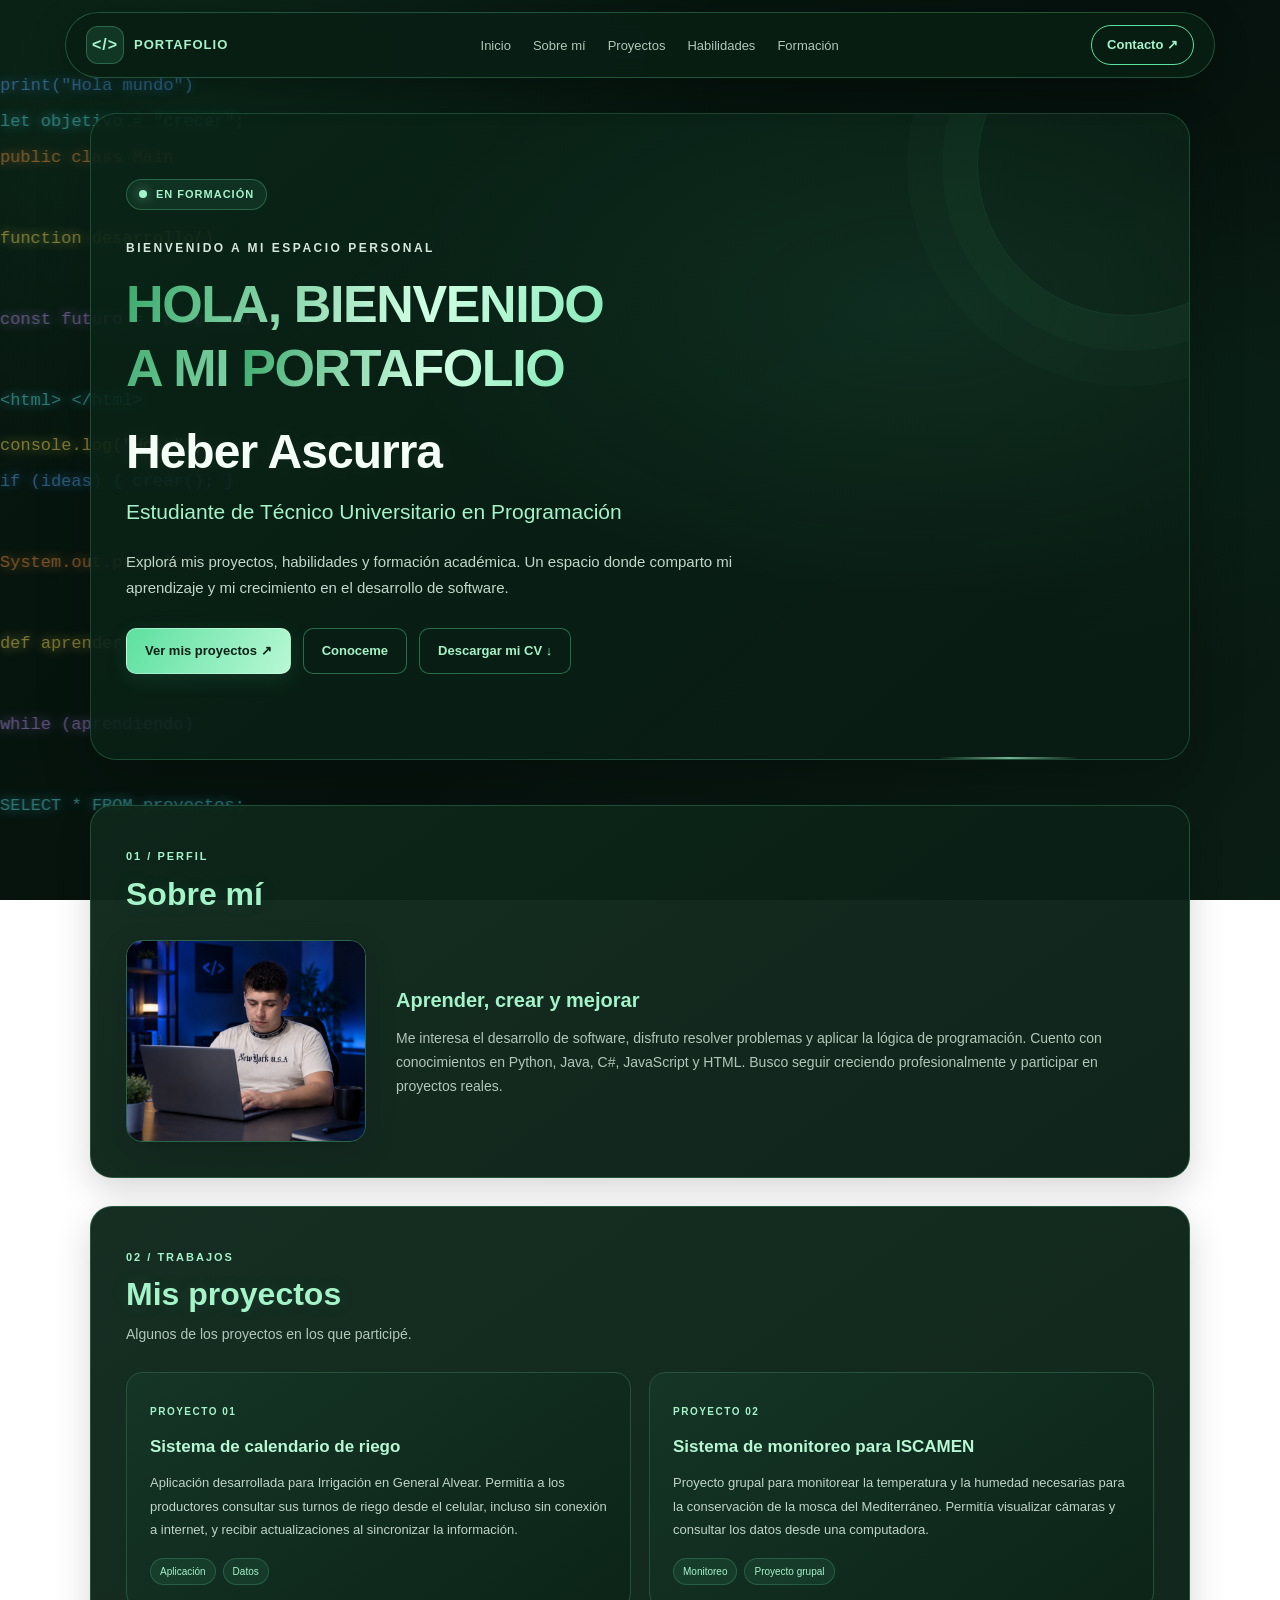
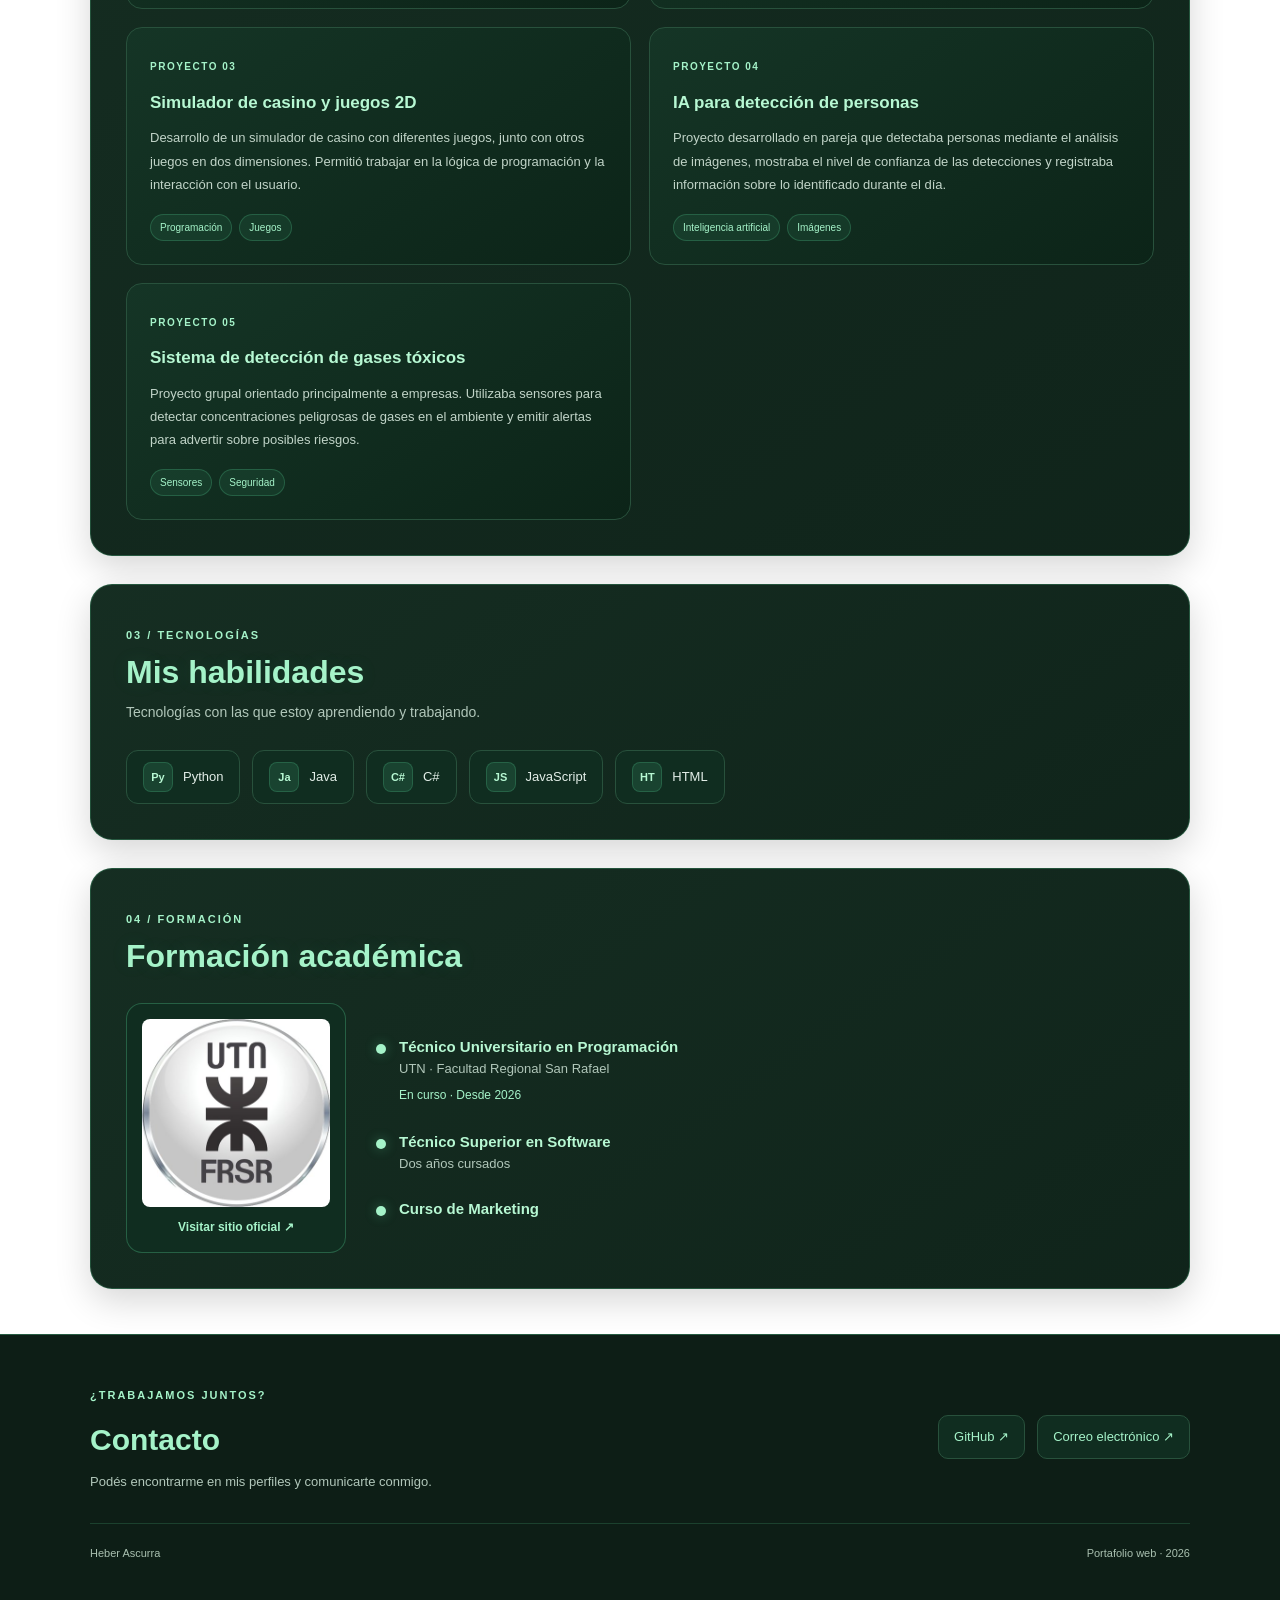
==== commit 75b75eb9: "Actualizo diseño del portfolio" ====
--- a/index.html
+++ b/index.html
@@ -3,18 +3,13 @@
 <head>
     <meta charset="UTF-8">
     <meta name="viewport" content="width=device-width, initial-scale=1.0">
-
     <title>Heber Ascurra | Portafolio</title>
     <meta name="author" content="Heber Ascurra">
     <meta name="description" content="Portafolio de Heber Ascurra. Conocé sus proyectos, habilidades y formación en programación.">
     <meta name="keywords" content="Heber Ascurra, programación, Java, Python, JavaScript, C#, HTML, CSS, desarrollo de software">
-
     <link rel="stylesheet" href="style.css">
 </head>
-
 <body>
-
-    <!-- Códigos decorativos del fondo -->
     <div class="fondo-codigos" aria-hidden="true">
         <span class="codigo-flotante codigo-1">print("Hola mundo")</span>
         <span class="codigo-flotante codigo-2">public class Main</span>
@@ -50,7 +45,6 @@
     </header>
 
     <main>
-        <!-- Presentación -->
         <section id="inicio" class="hero">
             <div class="hero-texto">
                 <span class="estado">
@@ -78,17 +72,13 @@
                 </p>
 
                 <div class="hero-botones">
-                    <a class="boton-principal" href="#proyectos">
-                        Ver mis proyectos ↗
-                    </a>
-                    <a class="boton-secundario" href="#sobre-mi">
-                        Conoceme
-                    </a>
+                    <a class="boton-principal" href="#proyectos">Ver mis proyectos ↗</a>
+                    <a class="boton-secundario" href="#sobre-mi">Conoceme</a>
+                    <a class="boton-secundario" href="./Curriculum%20Heber.pdf" download="Curriculum Heber.pdf">Descargar mi CV ↓</a>
                 </div>
             </div>
         </section>
 
-        <!-- Sobre mí -->
         <section id="sobre-mi" class="seccion">
             <div class="titulo-seccion">
                 <span>01 / PERFIL</span>
@@ -96,11 +86,7 @@
             </div>
 
             <div class="sobre-mi-contenido">
-                <img
-                    src="./heber-programando.png.png"
-                    alt="Heber programando"
-                    loading="lazy"
-                >
+                <img src="./heber-programando.png.png" alt="Heber programando" loading="lazy">
 
                 <div class="sobre-mi-texto">
                     <h3>Aprender, crear y mejorar</h3>
@@ -115,7 +101,6 @@
             </div>
         </section>
 
-        <!-- Proyectos -->
         <section id="proyectos" class="seccion">
             <div class="titulo-seccion">
                 <span>02 / TRABAJOS</span>
@@ -200,7 +185,6 @@
             </div>
         </section>
 
-        <!-- Habilidades -->
         <section id="habilidades" class="seccion">
             <div class="titulo-seccion">
                 <span>03 / TECNOLOGÍAS</span>
@@ -217,7 +201,6 @@
             </ul>
         </section>
 
-        <!-- Formación académica -->
         <section id="estudios" class="seccion">
             <div class="titulo-seccion">
                 <span>04 / FORMACIÓN</span>
@@ -225,17 +208,8 @@
             </div>
 
             <div class="estudios-contenido">
-                <a
-                    class="estudios-imagen"
-                    href="https://www.frsr.utn.edu.ar/"
-                    target="_blank"
-                    rel="noopener noreferrer"
-                >
-                    <img
-                        src="utn.jpg"
-                        alt="UTN Facultad Regional San Rafael"
-                        loading="lazy"
-                    >
+                <a class="estudios-imagen" href="https://www.frsr.utn.edu.ar/" target="_blank" rel="noopener noreferrer">
+                    <img src="utn.jpg" alt="UTN Facultad Regional San Rafael" loading="lazy">
                     <span>Visitar sitio oficial ↗</span>
                 </a>
 
@@ -268,7 +242,6 @@
         </section>
     </main>
 
-    <!-- Contacto -->
     <footer id="contacto">
         <div class="footer-contenido">
             <div>
@@ -278,21 +251,8 @@
             </div>
 
             <div class="footer-enlaces">
-                <a
-                    href="https://github.com/amir056"
-                    target="_blank"
-                    rel="noopener noreferrer"
-                >
-                    GitHub ↗
-                </a>
-
-                <a
-                    href="https://mail.google.com/mail/?view=cm&amp;fs=1&amp;to=heberascurra18@gmail.com"
-                    target="_blank"
-                    rel="noopener noreferrer"
-                >
-                    Correo electrónico ↗
-                </a>
+                <a href="https://github.com/amir056" target="_blank" rel="noopener noreferrer">GitHub ↗</a>
+                <a href="https://mail.google.com/mail/?view=cm&amp;fs=1&amp;to=heberascurra18@gmail.com" target="_blank" rel="noopener noreferrer">Correo electrónico ↗</a>
             </div>
         </div>
 
@@ -301,6 +261,5 @@
             <span>Portafolio web · 2026</span>
         </div>
     </footer>
-
 </body>
 </html>
--- a/style.css
+++ b/style.css
@@ -1,22 +1,14 @@
-/* =========================================
-   PALETA PLATINO Y AZUL
-========================================= */
 :root {
-    --body-bg-color: #34383e;
-    --text-color: #e4e7ec;
-    --colorh1-color: #f0d995;
-    --card-bg-color: #17263c;
-    --card-hover-color: #203550;
-    --accent-color: #d8bd72;
-    --accent-light: #f4dfa0;
-    --text-muted: #b5bac3;
-    --border-color: #40516a;
-    --gold-shadow: rgba(232, 202, 125, 0.24);
-}
-
-/* =========================================
-   CONFIGURACIÓN GENERAL
-========================================= */
+    --body-bg-color: #06140f;
+    --text-color: #e3eee8;
+    --card-bg-color: #10251c;
+    --card-hover-color: #18382a;
+    --accent-color: #5de0a0;
+    --accent-light: #a5f3c9;
+    --text-muted: #b1c7ba;
+    --border-color: #28513c;
+}
+
 * {
     margin: 0;
     padding: 0;
@@ -34,9 +26,9 @@
     overflow-x: hidden;
     font-family: "Segoe UI", Tahoma, Geneva, Verdana, sans-serif;
     background:
-        radial-gradient(ellipse at 15% 10%, rgba(215, 194, 139, 0.07), transparent 35%),
-        radial-gradient(ellipse at 85% 45%, rgba(119, 145, 177, 0.10), transparent 40%),
-        linear-gradient(135deg, #3a3e44 0%, #30343a 48%, #383c43 100%);
+        radial-gradient(ellipse at 15% 10%, rgba(37, 128, 78, 0.15), transparent 35%),
+        radial-gradient(ellipse at 85% 45%, rgba(20, 90, 58, 0.15), transparent 40%),
+        linear-gradient(135deg, #071810, #06120d 55%, #0a1d14);
     background-attachment: fixed;
     color: var(--text-color);
     line-height: 1.7;
@@ -62,9 +54,6 @@
     scroll-margin-top: 100px;
 }
 
-/* =========================================
-   CÓDIGOS FLOTANTES DEL FONDO
-========================================= */
 .fondo-codigos {
     position: fixed;
     inset: 0;
@@ -76,117 +65,39 @@
 
 .codigo-flotante {
     position: absolute;
+    left: 0;
     display: block;
-    color: rgba(238, 218, 165, 0.16);
+    white-space: nowrap;
     font-family: Consolas, "Courier New", monospace;
     font-size: clamp(12px, 1.4vw, 17px);
-    white-space: nowrap;
-    text-shadow: 0 0 12px rgba(226, 199, 125, 0.08);
-    animation: codigo-flotar 18s ease-in-out infinite alternate;
-}
-
-.codigo-1 {
-    top: 12%;
-    left: 3%;
-    animation-duration: 21s;
-}
-
-.codigo-2 {
-    top: 27%;
-    right: 4%;
-    animation-duration: 17s;
-    animation-delay: -5s;
-}
-
-.codigo-3 {
-    top: 43%;
-    left: 8%;
-    animation-duration: 23s;
-    animation-delay: -9s;
-}
-
-.codigo-4 {
-    top: 59%;
-    right: 7%;
-    animation-duration: 19s;
-    animation-delay: -3s;
-}
-
-.codigo-5 {
-    top: 74%;
-    left: 4%;
-    animation-duration: 22s;
-    animation-delay: -7s;
-}
-
-.codigo-6 {
-    top: 88%;
-    right: 10%;
-    animation-duration: 20s;
-    animation-delay: -11s;
-}
-
-.codigo-7 {
-    top: 18%;
-    left: 65%;
-    animation-duration: 24s;
-    animation-delay: -13s;
-}
-
-.codigo-8 {
-    top: 36%;
-    right: 25%;
-    animation-duration: 18s;
-    animation-delay: -6s;
-}
-
-.codigo-9 {
-    top: 65%;
-    left: 38%;
-    animation-duration: 25s;
-    animation-delay: -8s;
-}
-
-.codigo-10 {
-    top: 81%;
-    left: 58%;
-    animation-duration: 21s;
-    animation-delay: -4s;
-}
-
-.codigo-11 {
-    top: 5%;
-    right: 24%;
-    animation-duration: 19s;
-    animation-delay: -10s;
-}
-
-.codigo-12 {
-    top: 51%;
-    left: 72%;
-    animation-duration: 23s;
-    animation-delay: -2s;
-}
-
-@keyframes codigo-flotar {
-    0% {
-        transform: translate3d(0, 0, 0) rotate(-2deg);
-        opacity: 0.35;
-    }
-
-    50% {
-        opacity: 0.85;
-    }
-
-    100% {
-        transform: translate3d(22px, -28px, 0) rotate(2deg);
-        opacity: 0.5;
-    }
-}
-
-/* =========================================
-   ENCABEZADO Y NAVEGACIÓN
-========================================= */
+    opacity: 0.48;
+    text-shadow: 0 0 12px currentColor;
+    will-change: transform;
+    animation: carrera-codigo 24s linear infinite;
+}
+
+.codigo-1 { top: 8%; color: #55aaff; animation-duration: 19s; }
+.codigo-2 { top: 16%; color: #ff9b45; animation-duration: 25s; animation-delay: -8s; }
+.codigo-3 { top: 25%; color: #ffe45c; animation-duration: 21s; animation-delay: -13s; }
+.codigo-4 { top: 34%; color: #c69aff; animation-duration: 27s; animation-delay: -5s; }
+.codigo-5 { top: 43%; color: #57e7ef; animation-duration: 23s; animation-delay: -16s; }
+.codigo-6 { top: 52%; color: #55aaff; animation-duration: 26s; animation-delay: -10s; }
+.codigo-7 { top: 61%; color: #ff9b45; animation-duration: 20s; animation-delay: -4s; }
+.codigo-8 { top: 70%; color: #ffe45c; animation-duration: 24s; animation-delay: -14s; }
+.codigo-9 { top: 79%; color: #c69aff; animation-duration: 28s; animation-delay: -18s; }
+.codigo-10 { top: 88%; color: #57e7ef; animation-duration: 22s; animation-delay: -7s; }
+.codigo-11 { top: 12%; color: #57e7ef; animation-duration: 30s; animation-delay: -20s; }
+.codigo-12 { top: 48%; color: #ffe45c; animation-duration: 29s; animation-delay: -12s; }
+
+@keyframes carrera-codigo {
+    from {
+        transform: translateX(-100%);
+    }
+    to {
+        transform: translateX(100vw);
+    }
+}
+
 .header {
     position: sticky;
     top: 12px;
@@ -198,11 +109,11 @@
     align-items: center;
     justify-content: space-between;
     gap: 20px;
-    background: rgba(22, 35, 53, 0.94);
-    border: 1px solid rgba(216, 189, 114, 0.28);
+    background: rgba(9, 30, 20, 0.94);
+    border: 1px solid rgba(93, 224, 160, 0.28);
     border-radius: 50px;
-    box-shadow: 0 10px 35px rgba(0, 0, 0, 0.22);
-    backdrop-filter: blur(14px);
+    box-shadow: 0 10px 35px rgba(0, 0, 0, 0.28);
+    backdrop-filter: blur(10px);
     animation: aparecer-arriba 0.8s ease both;
 }
 
@@ -223,9 +134,9 @@
     place-items: center;
     width: 38px;
     height: 38px;
-    background: rgba(216, 189, 114, 0.12);
-    color: var(--accent-light);
-    border: 1px solid rgba(216, 189, 114, 0.3);
+    background: rgba(93, 224, 160, 0.12);
+    color: var(--accent-light);
+    border: 1px solid rgba(93, 224, 160, 0.3);
     border-radius: 12px;
     font-size: 16px;
 }
@@ -279,13 +190,10 @@
 
 .contacto-boton:hover {
     background: var(--accent-color);
-    color: #17202b;
+    color: #082015;
     transform: translateY(-2px);
 }
 
-/* =========================================
-   PRESENTACIÓN PRINCIPAL
-========================================= */
 .hero {
     position: relative;
     display: flex;
@@ -295,11 +203,11 @@
     margin-bottom: 45px;
     overflow: hidden;
     background:
-        radial-gradient(ellipse at 75% 30%, rgba(220, 193, 123, 0.08), transparent 45%),
-        linear-gradient(140deg, rgba(24, 38, 58, 0.88), rgba(35, 43, 54, 0.78));
-    border: 1px solid rgba(216, 189, 114, 0.22);
+        radial-gradient(ellipse at 75% 30%, rgba(93, 224, 160, 0.08), transparent 45%),
+        linear-gradient(140deg, rgba(10, 36, 23, 0.91), rgba(9, 28, 20, 0.84));
+    border: 1px solid rgba(93, 224, 160, 0.22);
     border-radius: 26px;
-    box-shadow: 0 20px 55px rgba(0, 0, 0, 0.15);
+    box-shadow: 0 20px 55px rgba(0, 0, 0, 0.2);
 }
 
 .hero::before {
@@ -309,11 +217,11 @@
     right: -90px;
     width: 300px;
     height: 300px;
-    border: 1px solid rgba(229, 205, 146, 0.10);
+    border: 1px solid rgba(93, 224, 160, 0.1);
     border-radius: 50%;
     box-shadow:
-        0 0 0 35px rgba(229, 205, 146, 0.025),
-        0 0 0 70px rgba(229, 205, 146, 0.02);
+        0 0 0 35px rgba(93, 224, 160, 0.025),
+        0 0 0 70px rgba(93, 224, 160, 0.02);
     animation: orbitar 22s linear infinite;
     pointer-events: none;
 }
@@ -343,8 +251,8 @@
     padding: 5px 12px;
     margin-bottom: 28px;
     color: var(--accent-light);
-    background: rgba(216, 189, 114, 0.08);
-    border: 1px solid rgba(216, 189, 114, 0.3);
+    background: rgba(93, 224, 160, 0.08);
+    border: 1px solid rgba(93, 224, 160, 0.3);
     border-radius: 30px;
     font-size: 11px;
     font-weight: 700;
@@ -358,35 +266,25 @@
     height: 8px;
     background: var(--accent-light);
     border-radius: 50%;
-    box-shadow: 0 0 12px rgba(244, 223, 160, 0.55);
+    box-shadow: 0 0 12px rgba(165, 243, 201, 0.55);
     animation: pulso 2s ease-in-out infinite;
 }
 
 .saludo {
     margin-bottom: 15px;
-    color: #d6d9de;
+    color: #d6e7dc;
     font-size: 12px;
     font-weight: 700;
     letter-spacing: 2.5px;
     animation: aparecer-titulo 1s ease 0.15s both;
 }
 
-/* Título dorado platino */
 .titulo-bienvenida {
     position: relative;
     width: fit-content;
     max-width: 100%;
-    color: #f2dfaa;
-    background: linear-gradient(
-        110deg,
-        #9f8548 0%,
-        #f9eab9 18%,
-        #c5a85d 34%,
-        #fff4cb 49%,
-        #c5a85d 63%,
-        #f8e6ac 79%,
-        #a68b4d 100%
-    );
+    color: #a5f3c9;
+    background: linear-gradient(110deg, #39a96b, #d0ffe4, #5de0a0, #e4fff0, #39a96b);
     background-size: 250% auto;
     background-clip: text;
     -webkit-background-clip: text;
@@ -395,35 +293,23 @@
     font-weight: 900;
     line-height: 1.23;
     letter-spacing: -1.4px;
-    text-shadow: 0 0 28px rgba(223, 195, 119, 0.10);
-    animation:
-        aparecer-titulo 1s ease 0.25s both,
-        brillo-platino 7s linear 1.2s infinite;
-}
-
-/* Circuitos luminosos dentro de la palabra */
+    animation: aparecer-titulo 1s ease 0.25s both, brillo-verde 7s linear 1.2s infinite;
+}
+
 .texto-circuito {
     position: relative;
     display: inline-block;
-    background: linear-gradient(
-        110deg,
-        #c6a95e 0%,
-        #fff3c4 25%,
-        #c9ad65 45%,
-        #fff5ce 60%,
-        #b69a53 80%,
-        #f9e8b2 100%
-    );
+    background: linear-gradient(110deg, #39a96b, #d0ffe4, #5de0a0, #e4fff0, #39a96b);
     background-size: 250% auto;
     background-clip: text;
     -webkit-background-clip: text;
     -webkit-text-fill-color: transparent;
-    animation: brillo-platino 5s linear infinite;
+    animation: brillo-verde 5s linear infinite;
 }
 
 .nombre {
     margin-top: 22px;
-    color: #f8f8f7;
+    color: #f4fff8;
     font-size: clamp(32px, 4.5vw, 48px);
     font-weight: 750;
     line-height: 1.2;
@@ -443,7 +329,7 @@
 .descripcion-hero {
     max-width: 620px;
     margin-top: 20px;
-    color: #c2c7d0;
+    color: #c2d8ca;
     font-size: 15px;
     animation: aparecer-titulo 0.9s ease 0.75s both;
 }
@@ -468,46 +354,42 @@
 }
 
 .boton-principal {
-    color: #1a2230;
-    background: linear-gradient(120deg, #d5b86c, #f5e3a4);
-    border: 1px solid rgba(255, 239, 189, 0.45);
-    box-shadow: 0 5px 20px rgba(216, 189, 114, 0.12);
+    color: #082015;
+    background: linear-gradient(120deg, #5de0a0, #b8f8d4);
+    border: 1px solid rgba(220, 255, 235, 0.45);
+    box-shadow: 0 5px 20px rgba(93, 224, 160, 0.12);
 }
 
 .boton-principal:hover {
     transform: translateY(-3px);
-    box-shadow: 0 8px 28px rgba(216, 189, 114, 0.25);
+    box-shadow: 0 8px 28px rgba(93, 224, 160, 0.25);
 }
 
 .boton-secundario {
     color: var(--accent-light);
-    background: rgba(19, 34, 53, 0.5);
-    border: 1px solid rgba(216, 189, 114, 0.4);
+    background: rgba(9, 30, 20, 0.6);
+    border: 1px solid rgba(93, 224, 160, 0.4);
 }
 
 .boton-secundario:hover {
     transform: translateY(-3px);
-    background: #203550;
-}
-
-/* =========================================
-   SECCIONES GENERALES
-========================================= */
+    background: #18382a;
+}
+
 .seccion {
     position: relative;
     margin-bottom: 28px;
     padding: 35px;
-    background:
-        linear-gradient(145deg, rgba(25, 42, 64, 0.97), rgba(19, 33, 52, 0.97));
-    border: 1px solid rgba(216, 189, 114, 0.24);
+    background: linear-gradient(145deg, rgba(14, 39, 27, 0.97), rgba(8, 29, 19, 0.97));
+    border: 1px solid rgba(93, 224, 160, 0.24);
     border-radius: 22px;
-    box-shadow: 0 12px 35px rgba(0, 0, 0, 0.12);
+    box-shadow: 0 12px 35px rgba(0, 0, 0, 0.16);
     transition: border-color 0.3s, box-shadow 0.3s;
 }
 
 .seccion:hover {
-    border-color: rgba(216, 189, 114, 0.38);
-    box-shadow: 0 15px 40px rgba(0, 0, 0, 0.16);
+    border-color: rgba(93, 224, 160, 0.4);
+    box-shadow: 0 15px 40px rgba(0, 0, 0, 0.2);
 }
 
 .titulo-seccion {
@@ -526,7 +408,7 @@
     color: var(--accent-light);
     font-size: clamp(25px, 3vw, 32px);
     line-height: 1.3;
-    text-shadow: 0 0 20px rgba(216, 189, 114, 0.10);
+    text-shadow: 0 0 20px rgba(93, 224, 160, 0.1);
 }
 
 .titulo-seccion > p {
@@ -535,9 +417,6 @@
     font-size: 14px;
 }
 
-/* =========================================
-   SOBRE MÍ
-========================================= */
 .sobre-mi-contenido {
     display: flex;
     align-items: center;
@@ -548,7 +427,7 @@
     width: 240px;
     max-width: 40%;
     height: auto;
-    border: 1px solid rgba(216, 189, 114, 0.32);
+    border: 1px solid rgba(93, 224, 160, 0.32);
     border-radius: 16px;
     box-shadow: 0 10px 30px rgba(0, 0, 0, 0.18);
 }
@@ -568,9 +447,6 @@
     font-size: 14px;
 }
 
-/* =========================================
-   PROYECTOS
-========================================= */
 .proyectos-grid {
     display: grid;
     grid-template-columns: repeat(2, minmax(0, 1fr));
@@ -581,14 +457,10 @@
     position: relative;
     overflow: hidden;
     padding: 23px;
-    background: linear-gradient(145deg, #1d304a, #14243a);
-    border: 1px solid #3a4d67;
+    background: linear-gradient(145deg, #153526, #0c2418);
+    border: 1px solid #28513c;
     border-radius: 16px;
-    transition:
-        transform 0.3s ease,
-        border-color 0.3s ease,
-        box-shadow 0.3s ease,
-        background 0.3s ease;
+    transition: transform 0.3s ease, border-color 0.3s ease, box-shadow 0.3s ease, background 0.3s ease;
 }
 
 .proyecto::before {
@@ -598,14 +470,14 @@
     left: -110%;
     width: 70%;
     height: 1px;
-    background: linear-gradient(90deg, transparent, #f4dfa0, transparent);
+    background: linear-gradient(90deg, transparent, #a5f3c9, transparent);
     transition: left 0.6s ease;
 }
 
 .proyecto:hover {
     transform: translateY(-5px);
-    background: linear-gradient(145deg, #243a57, #172b44);
-    border-color: rgba(232, 202, 125, 0.65);
+    background: linear-gradient(145deg, #1a4430, #102c1e);
+    border-color: rgba(93, 224, 160, 0.65);
     box-shadow: 0 14px 30px rgba(0, 0, 0, 0.2);
 }
 
@@ -622,13 +494,13 @@
 
 .proyecto h3 {
     margin: 12px 0;
-    color: #f3df9e;
+    color: #b7f8d3;
     font-size: 17px;
     line-height: 1.4;
 }
 
 .proyecto p {
-    color: #c1c9d5;
+    color: #c1d4c8;
     font-size: 13px;
     line-height: 1.8;
 }
@@ -643,15 +515,12 @@
 .etiquetas span {
     padding: 4px 9px;
     color: var(--accent-light);
-    background: rgba(216, 189, 114, 0.08);
-    border: 1px solid rgba(216, 189, 114, 0.22);
+    background: rgba(93, 224, 160, 0.08);
+    border: 1px solid rgba(93, 224, 160, 0.22);
     border-radius: 20px;
     font-size: 10px;
 }
 
-/* =========================================
-   HABILIDADES
-========================================= */
 .habilidades-lista {
     display: flex;
     flex-wrap: wrap;
@@ -665,8 +534,8 @@
     gap: 10px;
     padding: 11px 16px;
     color: var(--text-color);
-    background: #1b2e48;
-    border: 1px solid #40536d;
+    background: #102d20;
+    border: 1px solid #28513c;
     border-radius: 12px;
     font-size: 13px;
     transition: transform 0.25s, border-color 0.25s, box-shadow 0.25s;
@@ -675,7 +544,7 @@
 .habilidades-lista li:hover {
     transform: translateY(-3px);
     border-color: var(--accent-color);
-    box-shadow: 0 5px 18px rgba(216, 189, 114, 0.10);
+    box-shadow: 0 5px 18px rgba(93, 224, 160, 0.1);
 }
 
 .habilidades-lista li span {
@@ -683,17 +552,14 @@
     place-items: center;
     width: 30px;
     height: 30px;
-    color: #f3dfa0;
-    background: rgba(216, 189, 114, 0.12);
-    border: 1px solid rgba(216, 189, 114, 0.2);
+    color: #b7f8d3;
+    background: rgba(93, 224, 160, 0.12);
+    border: 1px solid rgba(93, 224, 160, 0.2);
     border-radius: 8px;
     font-size: 11px;
     font-weight: 800;
 }
 
-/* =========================================
-   FORMACIÓN ACADÉMICA
-========================================= */
 .estudios-contenido {
     display: grid;
     grid-template-columns: 220px minmax(0, 1fr);
@@ -707,8 +573,8 @@
     align-items: center;
     gap: 10px;
     padding: 15px;
-    background: #14243a;
-    border: 1px solid rgba(216, 189, 114, 0.28);
+    background: #102d20;
+    border: 1px solid rgba(93, 224, 160, 0.28);
     border-radius: 16px;
     text-decoration: none;
     transition: border-color 0.25s, transform 0.25s;
@@ -751,11 +617,11 @@
     margin-top: 8px;
     background: var(--accent-light);
     border-radius: 50%;
-    box-shadow: 0 0 12px rgba(216, 189, 114, 0.35);
+    box-shadow: 0 0 12px rgba(93, 224, 160, 0.35);
 }
 
 .estudio h3 {
-    color: #f3dfa0;
+    color: #b7f8d3;
     font-size: 15px;
     line-height: 1.5;
 }
@@ -772,16 +638,13 @@
     font-size: 12px;
 }
 
-/* =========================================
-   CONTACTO Y PIE DE PÁGINA
-========================================= */
 footer {
     position: relative;
     z-index: 1;
     margin-top: 45px;
     padding: 45px max(5%, calc((100% - 1100px) / 2));
-    background: rgba(20, 29, 42, 0.97);
-    border-top: 1px solid rgba(216, 189, 114, 0.32);
+    background: rgba(6, 23, 15, 0.97);
+    border-top: 1px solid rgba(93, 224, 160, 0.32);
 }
 
 .footer-contenido {
@@ -819,8 +682,8 @@
 .footer-enlaces a {
     padding: 10px 15px;
     color: var(--accent-light);
-    background: #1b2d46;
-    border: 1px solid #42536b;
+    background: #102d20;
+    border: 1px solid #28513c;
     border-radius: 10px;
     font-size: 13px;
     text-decoration: none;
@@ -828,7 +691,7 @@
 }
 
 .footer-enlaces a:hover {
-    background: #253a56;
+    background: #1a4430;
     border-color: var(--accent-color);
     transform: translateY(-2px);
 }
@@ -838,20 +701,16 @@
     justify-content: space-between;
     gap: 15px;
     padding-top: 20px;
-    border-top: 1px solid rgba(216, 189, 114, 0.18);
-    color: #a9b0bc;
+    border-top: 1px solid rgba(93, 224, 160, 0.18);
+    color: #a9c0b0;
     font-size: 11px;
 }
 
-/* =========================================
-   ANIMACIONES
-========================================= */
 @keyframes aparecer-arriba {
     from {
         opacity: 0;
         transform: translateY(-18px);
     }
-
     to {
         opacity: 1;
         transform: translateY(0);
@@ -863,7 +722,6 @@
         opacity: 0;
         transform: translateY(20px);
     }
-
     to {
         opacity: 1;
         transform: translateY(0);
@@ -876,7 +734,6 @@
         transform: translateY(16px);
         filter: blur(4px);
     }
-
     to {
         opacity: 1;
         transform: translateY(0);
@@ -884,11 +741,10 @@
     }
 }
 
-@keyframes brillo-platino {
+@keyframes brillo-verde {
     from {
         background-position: 100% center;
     }
-
     to {
         background-position: -150% center;
     }
@@ -897,12 +753,11 @@
 @keyframes pulso {
     0%, 100% {
         opacity: 1;
-        box-shadow: 0 0 12px rgba(244, 223, 160, 0.55);
-    }
-
+        box-shadow: 0 0 12px rgba(165, 243, 201, 0.55);
+    }
     50% {
         opacity: 0.55;
-        box-shadow: 0 0 4px rgba(244, 223, 160, 0.25);
+        box-shadow: 0 0 4px rgba(165, 243, 201, 0.25);
     }
 }
 
@@ -910,15 +765,11 @@
     from {
         transform: rotate(0deg);
     }
-
     to {
         transform: rotate(360deg);
     }
 }
 
-/* =========================================
-   TABLETS
-========================================= */
 @media (max-width: 900px) {
     .header {
         flex-wrap: wrap;
@@ -940,9 +791,6 @@
     }
 }
 
-/* =========================================
-   CELULARES
-========================================= */
 @media (max-width: 600px) {
     html {
         scroll-padding-top: 25px;
@@ -1082,13 +930,10 @@
 
     .codigo-flotante {
         font-size: 11px;
-        opacity: 0.65;
-    }
-}
-
-/* =========================================
-   ACCESIBILIDAD
-========================================= */
+        opacity: 0.35;
+    }
+}
+
 @media (prefers-reduced-motion: reduce) {
     html {
         scroll-behavior: auto;
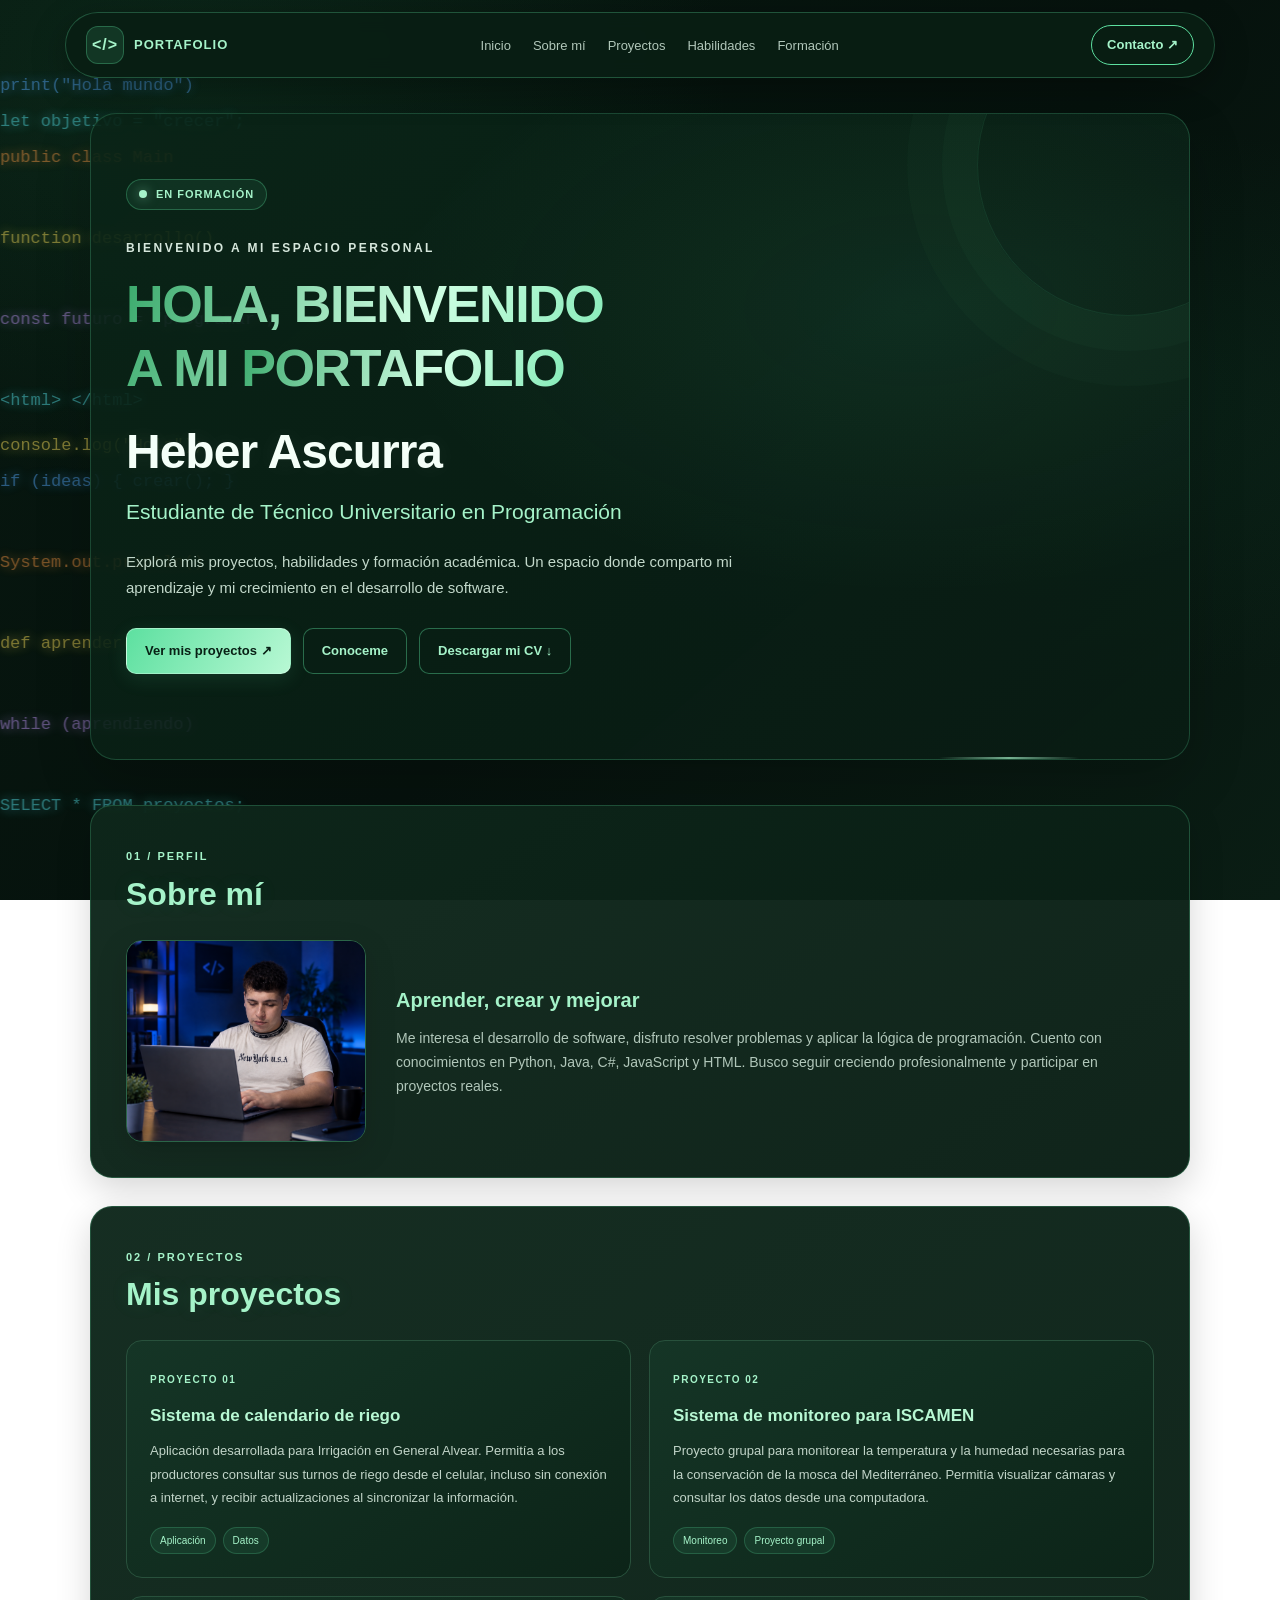
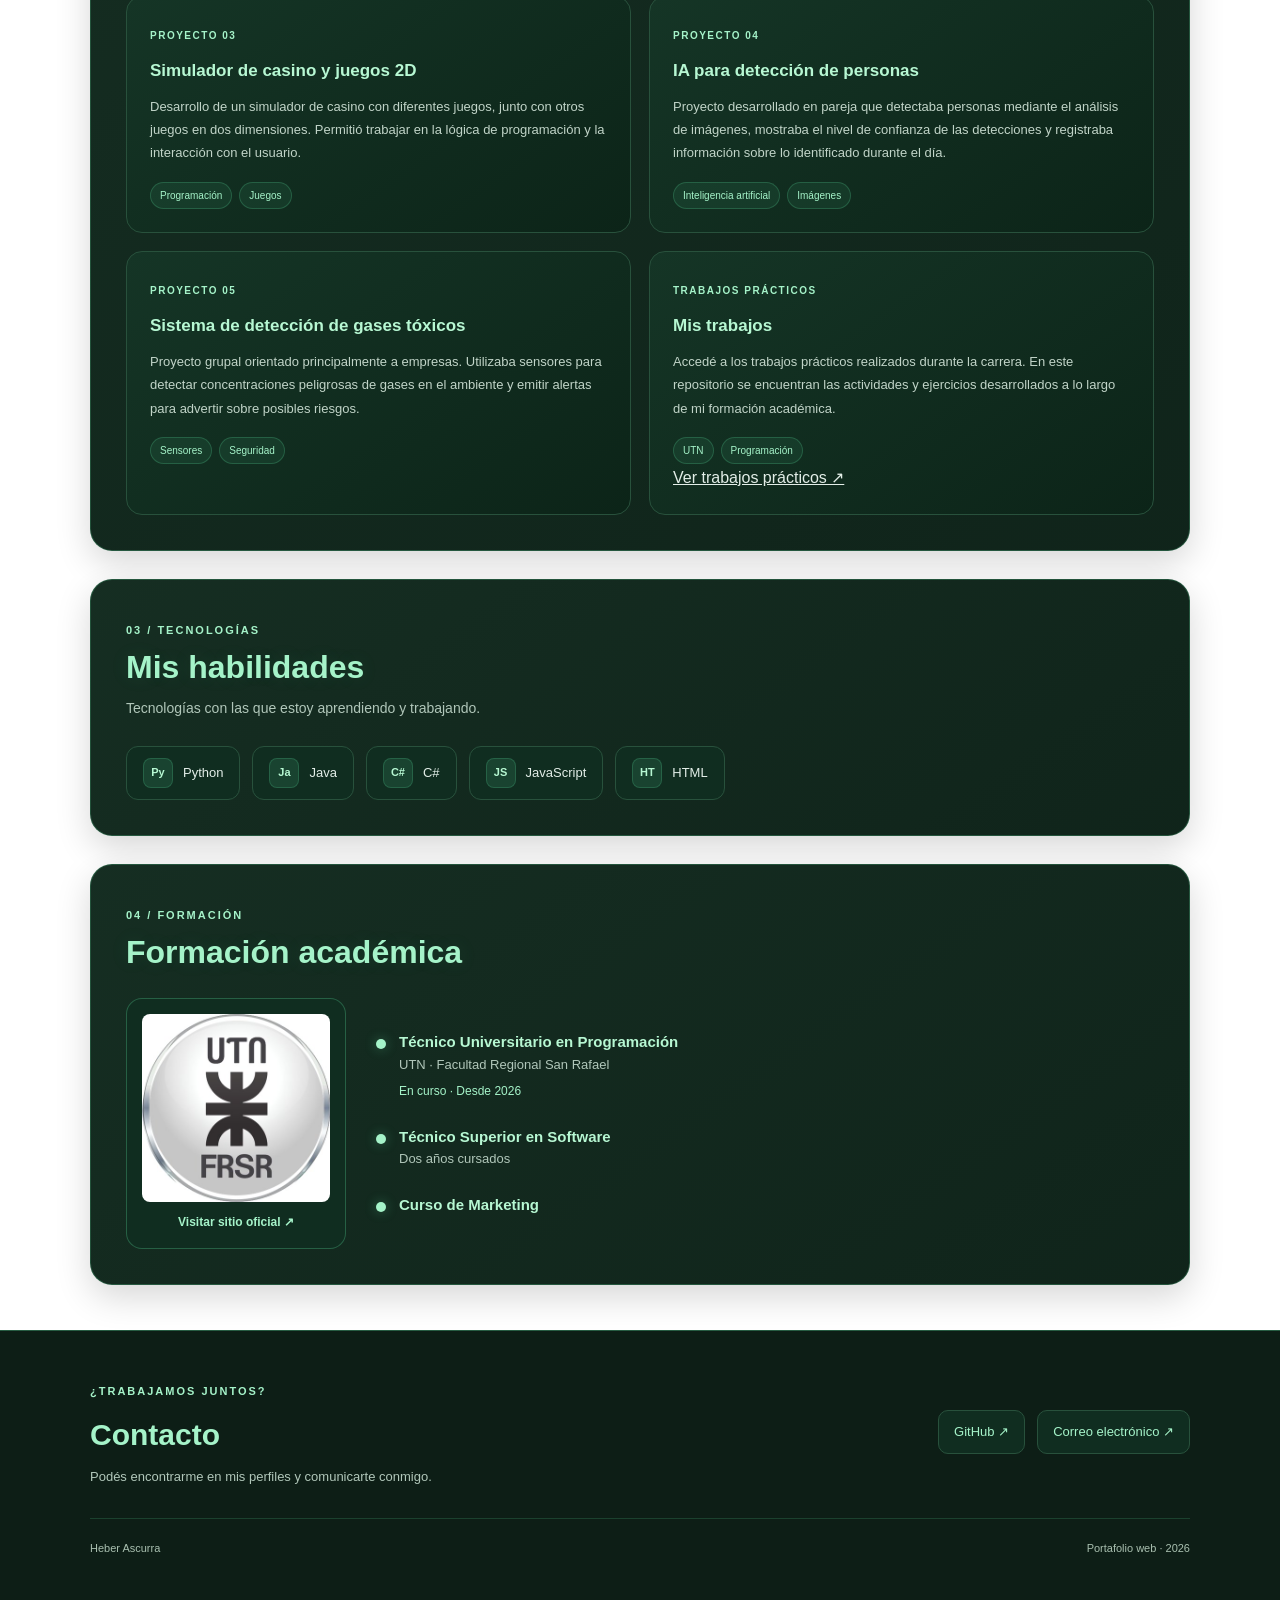
==== commit 2f7fed6f: "Agregue trabajos practicos al portafolio" ====
--- a/index.html
+++ b/index.html
@@ -103,9 +103,8 @@
 
         <section id="proyectos" class="seccion">
             <div class="titulo-seccion">
-                <span>02 / TRABAJOS</span>
+                <span>02 / PROYECTOS</span>
                 <h2>Mis proyectos</h2>
-                <p>Algunos de los proyectos en los que participé.</p>
             </div>
 
             <div class="proyectos-grid">
@@ -181,6 +180,24 @@
                         <span>Sensores</span>
                         <span>Seguridad</span>
                     </div>
+                </article>
+
+                <article class="proyecto">
+                    <span class="proyecto-numero">TRABAJOS PRÁCTICOS</span>
+                    <h3>Mis trabajos</h3>
+                    <p>
+                        Accedé a los trabajos prácticos realizados durante la carrera.
+                        En este repositorio se encuentran las actividades y ejercicios
+                        desarrollados a lo largo de mi formación académica.
+                    </p>
+                    <div class="etiquetas">
+                        <span>UTN</span>
+                        <span>Programación</span>
+                    </div>
+                    <a href="https://github.com/amir056/Programacion-2026/tree/main/Trabajos_practicos"
+                       target="_blank" rel="noopener noreferrer">
+                        Ver trabajos prácticos ↗
+                    </a>
                 </article>
             </div>
         </section>
